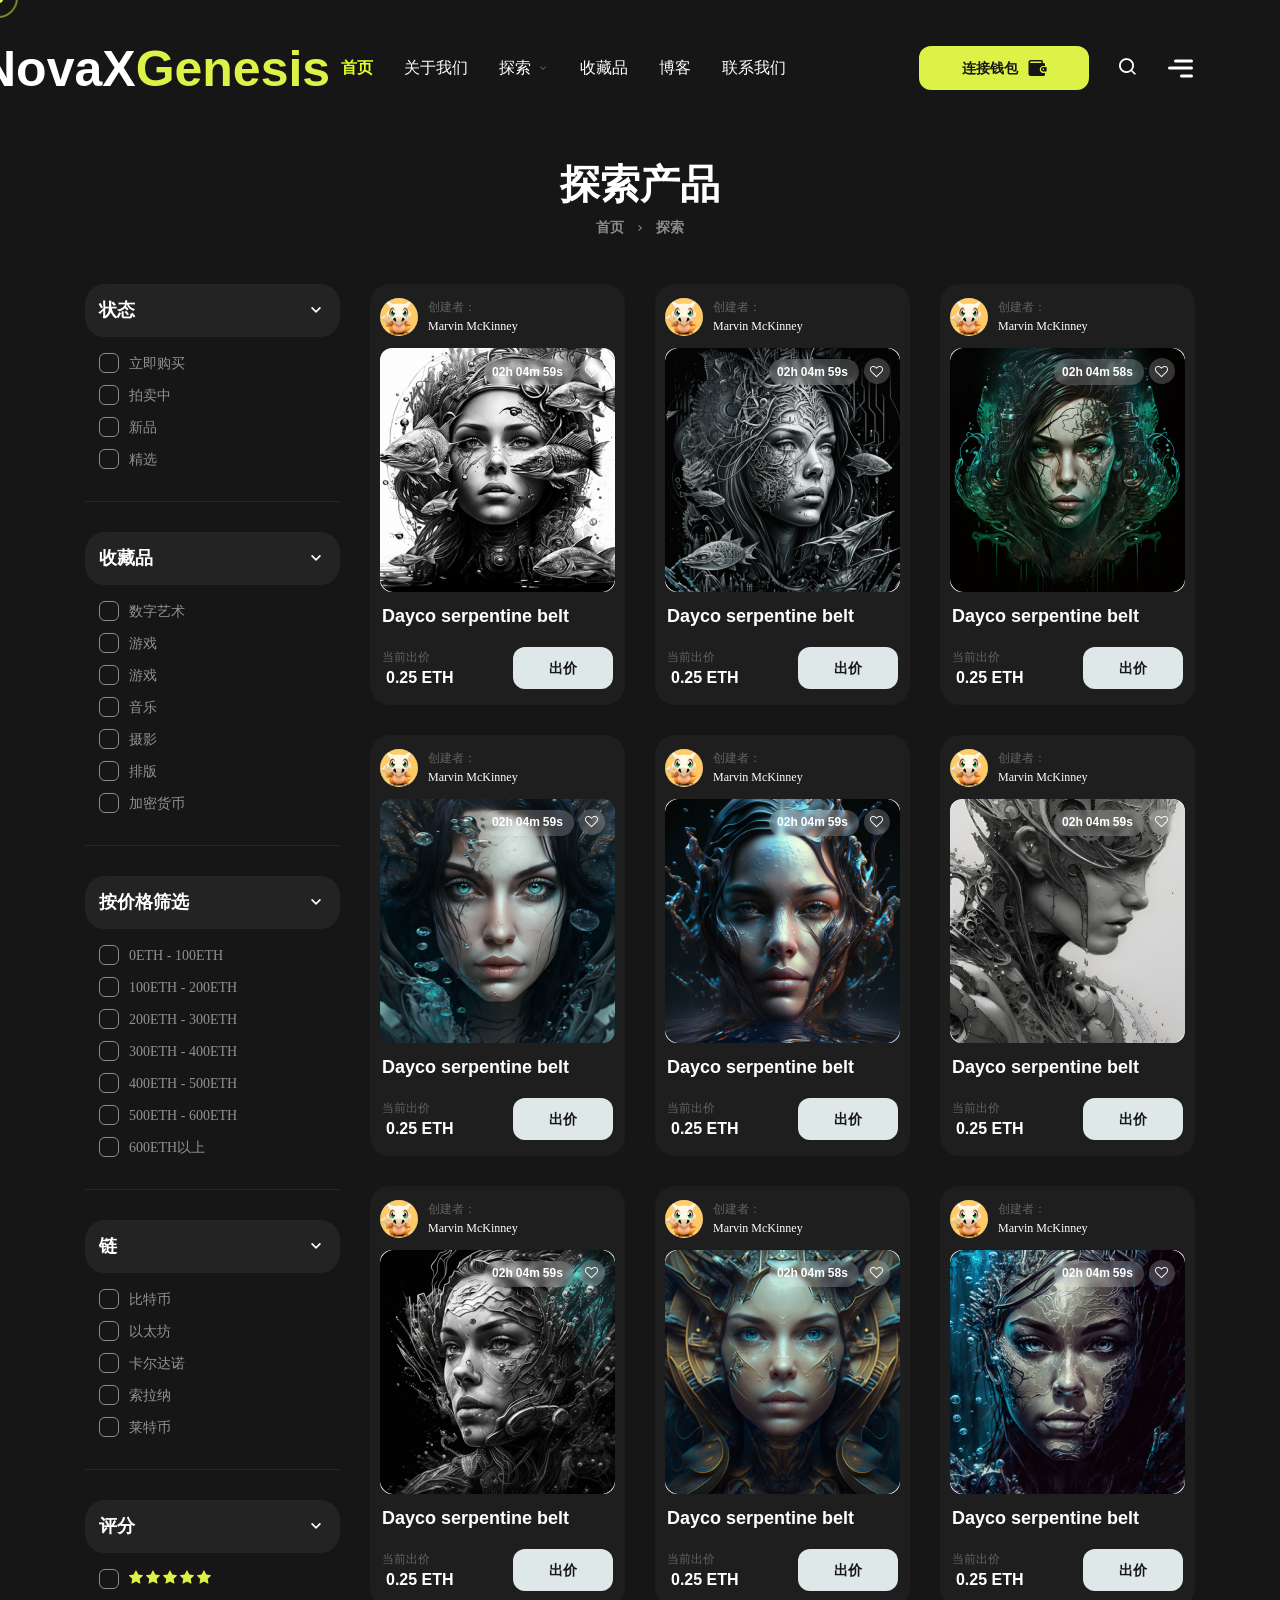
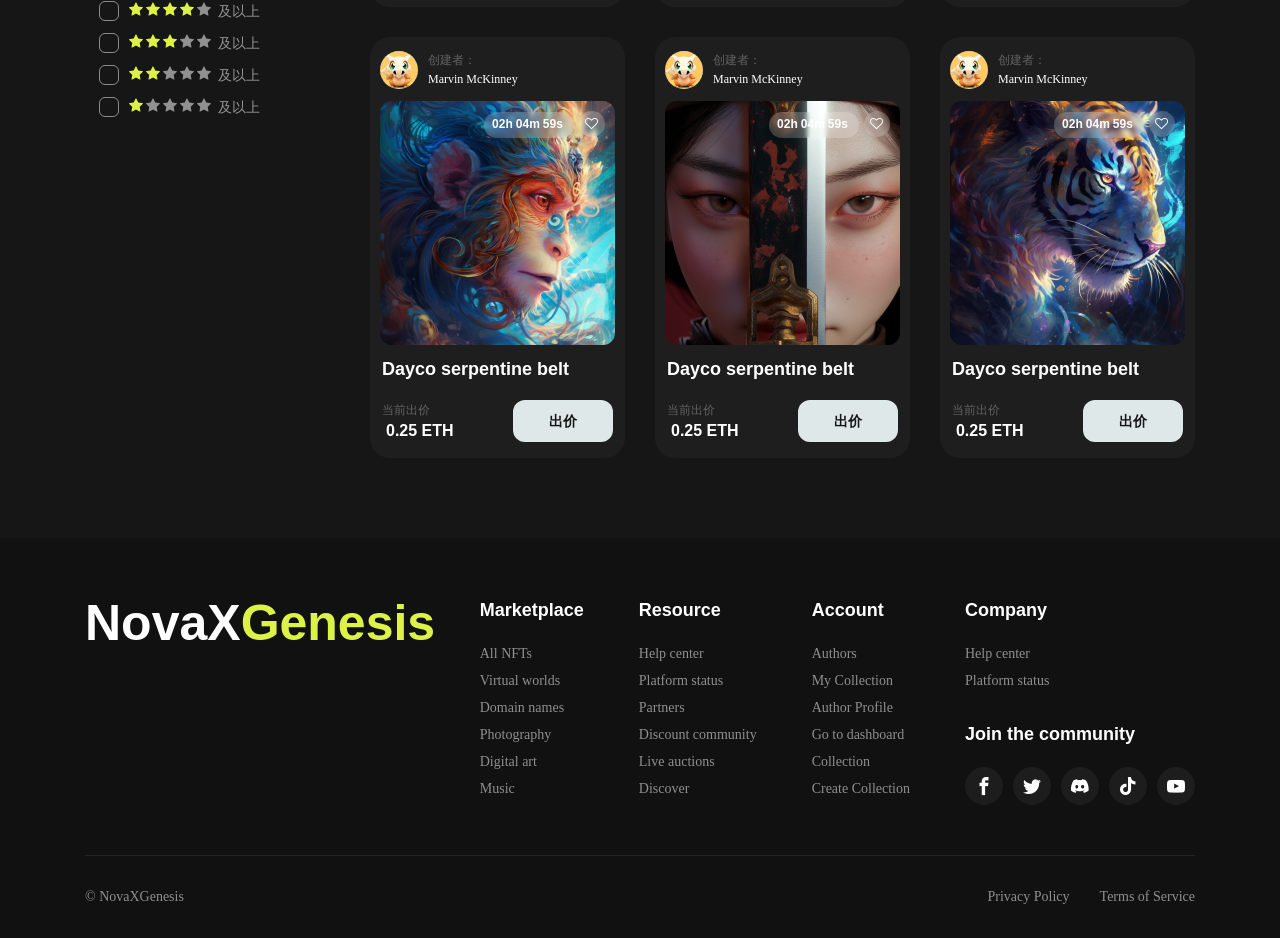
==== explore.html @ 79eca63e "feat: 首次提交 NovaX Genesis 完整项目文件" ====
<!DOCTYPE html>
<html xmlns="http://www.w3.org/1999/xhtml" xml:lang="en-US" lang="en-US">

  <head>
    <!-- Basic Page Needs -->
    <meta charset="utf-8" />
    <!--[if IE
      ]><meta http-equiv="X-UA-Compatible" content="IE=edge,chrome=1"
    /><![endif]-->
    <title>NovaX Genesis | NFT 市场模板</title>

    <meta name="author" content="themesflat.com" />

    <!-- Mobile Specific Metas -->
    <meta
      name="viewport"
      content="width=device-width, initial-scale=1, maximum-scale=1"
    />

    <!-- Theme Style -->
    <link rel="stylesheet" type="text/css" href="assets/css/style.css" />

    <!-- Reponsive -->
    <link rel="stylesheet" type="text/css" href="assets/css/responsive.css" />

    <!-- Favicon and Touch Icons  -->
    <link rel="shortcut icon" href="assets/icon/Favicon.png" />
    <link rel="apple-touch-icon-precomposed" href="assets/icon/Favicon.png" />
  </head>

  <body class="body header-fixed">
    <!-- preload -->
    <div class="preload preload-container">
      <div class="middle">
        <div class="bar bar1"></div>
        <div class="bar bar2"></div>
        <div class="bar bar3"></div>
        <div class="bar bar4"></div>
        <div class="bar bar5"></div>
        <div class="bar bar6"></div>
        <div class="bar bar7"></div>
        <div class="bar bar8"></div>
      </div>
    </div>
    <!-- /preload -->

    <div id="wrapper">
      <div id="page" class="pt-40">
        <!-- header -->
        <header id="header_main" class="header_1 header-fixed">
          <div class="themesflat-container">
            <div class="row">
              <div class="col-md-12">
                <div id="site-header-inner">
                  <div class="wrap-box flex">
                    <div id="site-logo">
                      <div id="site-logo-inner">
                        <a href="index.html" rel="home" class="main-logo" style="font-size: 50px; font-weight:900;">
                          NovaX<span style="color: #ddf247;">Genesis</span>
                        </a>
                      </div>
                    </div>
                    <!-- logo -->
                    <div class="mobile-button">
                      <span></span>
                    </div>
                    <!-- /.mobile-button -->
                    <nav id="main-nav" class="main-nav">
                      <ul id="menu-primary-menu" class="menu">
                        <li class="menu-item  current-menu-item">
                          <a>首页</a>
                        </li>
                        <li class="menu-item">
                          <a href="#">关于我们</a>
                        </li>
                        <li class="menu-item menu-item-has-children">
                          <a>探索</a>
                          <ul class="sub-menu">
                            <li class="menu-item">
                              <a href="explore.html">探索</a>
                            </li>
                            <li class="menu-item">
                              <a href="nft-detail.html">NFT 详情</a>
                            </li>
                            
                            
                          </ul>
                        </li>
                        <li class="menu-item ">
                          <a>收藏品</a>
                          
                        </li>
                        <li class="menu-item ">
                          <a>博客</a>
                          
                        </li>
                        <li class="menu-item">
                          <a href="#">联系我们</a>
                        </li>
                      </ul>
                    </nav>
                    <!-- /#main-nav -->
                    <div class="flat-wallet flex">
                      <div class="" id="wallet-header">
                        <a href="market-wallet.html" id="connectbtn" class="tf-button style-1">
                          <span>连接钱包</span>
                          <i class="icon-wa"></i>
                        </a>
                      </div>
                      <div class="header-search relative">
                        <a href="#" class="show-search">
                          <i class="icon-search"></i>
                        </a>
                        <div class="top-search">
                          <form action="#" method="get" role="search" class="search-form relative">
                            <input type="search" id="search" class="search-field style-1" placeholder="搜索..." value=""
                              name="s" title="搜索" required="" />
                            <button class="search search-submit" type="submit" title="搜索">
                              <i class="icon-search"></i>
                            </button>
                          </form>
                        </div>
                      </div>
                      <div class="canvas">
                        <span></span>
                      </div>
                    </div>
                  </div>
                </div>
              </div>
            </div>
          </div>
          <div class="canvas-nav-wrap">
            <div class="overlay-canvas-nav"></div>
            <div class="inner-canvas-nav">
              <div class="side-bar">
                <a href="index.html" rel="home" class="main-logo">
                  <a href="index.html" rel="home" class="main-logo" style="font-size: 40px; font-weight:900;">
                    NovaX<span style="color: #ddf247;">Genesis</span>
                  </a>

                </a>
                <div class="canvas-nav-close">
                  <svg xmlns="http://www.w3.org/2000/svg" xmlns:xlink="http://www.w3.org/1999/xlink" fill="white" x="0px"
                    y="0px" width="20px" height="20px" viewBox="0 0 122.878 122.88"
                    enable-background="new 0 0 122.878 122.88" xml:space="preserve">
                    <g>
                      <path
                        d="M1.426,8.313c-1.901-1.901-1.901-4.984,0-6.886c1.901-1.902,4.984-1.902,6.886,0l53.127,53.127l53.127-53.127 c1.901-1.902,4.984-1.902,6.887,0c1.901,1.901,1.901,4.985,0,6.886L68.324,61.439l53.128,53.128c1.901,1.901,1.901,4.984,0,6.886 c-1.902,1.902-4.985,1.902-6.887,0L61.438,68.326L8.312,121.453c-1.901,1.902-4.984,1.902-6.886,0 c-1.901-1.901-1.901-4.984,0-6.886l53.127-53.128L1.426,8.313L1.426,8.313z" />
                    </g>
                  </svg>
                </div>
                <div class="widget-search mt-30">
                  <form action="#" method="get" role="search" class="search-form relative">
                    <input type="search" id="search" class="search-field style-1" placeholder="Search..." value=""
                      name="s" title="Search for" required="" />
                    <button class="search search-submit" type="submit" title="Search">
                      <i class="icon-search"></i>
                    </button>
                  </form>
                </div>
                <div class="widget widget-categories">
                  <h5 class="title-widget">分类</h5>
                  <ul>
                    <li>
                      <div class="cate-item"><a href="#">NFTs</a></div>
                      <div class="number">(1.483)</div>
                    </li>
                    <li>
                      <div class="cate-item"><a href="#">数字艺术</a></div>
                      <div class="number">(97)</div>
                    </li>
                    <li>
                      <div class="cate-item"><a href="#">加密货币</a></div>
                      <div class="number">(45)</div>
                    </li>
                    <li>
                      <div class="cate-item"><a href="#">技术</a></div>
                      <div class="number">(728)</div>
                    </li>
                  </ul>
                </div>
                <div class="widget widget-menu style-4">
                  <h5 class="title-widget">公司</h5>
                  <ul>
                    <li><a href="#">帮助中心</a></li>
                    <li><a href="#">平台状态</a></li>
                  </ul>
                </div>
                <div class="widget">
                  <h5 class="title-widget">加入社区</h5>
                  <div class="widget-social">
                    <ul class="flex">
                      <li><a href="#" class="icon-facebook"></a></li>
                      <li><a href="#" class="icon-twitter"></a></li>
                      <li><a href="#" class="icon-vt"></a></li>
                      <li><a href="#" class="icon-tiktok"></a></li>
                      <li><a href="#" class="icon-youtube"></a></li>
                    </ul>
                  </div>
                </div>
              </div>
            </div>
          </div>
          <div class="mobile-nav-wrap">
            <div class="overlay-mobile-nav"></div>
            <div class="inner-mobile-nav">
              <a href="index.html" rel="home" class="main-logo">
                <a href="index.html" rel="home" class="main-logo" style="font-size: 40px; font-weight:900;">
                  NovaX<span style="color: #ddf247;">Genesis</span>
                </a>
                  data-retina="assets/images/logo/logo@2x.png" />
              </a>
              <div class="mobile-nav-close">
                <svg xmlns="http://www.w3.org/2000/svg" xmlns:xlink="http://www.w3.org/1999/xlink" fill="white" x="0px"
                  y="0px" width="20px" height="20px" viewBox="0 0 122.878 122.88"
                  enable-background="new 0 0 122.878 122.88" xml:space="preserve">
                  <g>
                    <path
                      d="M1.426,8.313c-1.901-1.901-1.901-4.984,0-6.886c1.901-1.902,4.984-1.902,6.886,0l53.127,53.127l53.127-53.127 c1.901-1.902,4.984-1.902,6.887,0c1.901,1.901,1.901,4.985,0,6.886L68.324,61.439l53.128,53.128c1.901,1.901,1.901,4.984,0,6.886 c-1.902,1.902-4.985,1.902-6.887,0L61.438,68.326L8.312,121.453c-1.901,1.902-4.984,1.902-6.886,0 c-1.901-1.901-1.901-4.984,0-6.886l53.127-53.128L1.426,8.313L1.426,8.313z" />
                  </g>
                </svg>
              </div>
              <nav id="mobile-main-nav" class="mobile-main-nav">
                <ul id="menu-mobile-menu" class="menu">
                  <li class="menu-item menu-item-has-children-mobile current-menu-item">
                    <a class="item-menu-mobile">首页</a>
                    
                  </li>
                  <li class="menu-item">
                    <a class="item-menu-mobile" href="#">关于我们</a>
                  </li>
                  <li class="menu-item menu-item-has-children-mobile">
                    <a class="item-menu-mobile">探索</a>
                    <ul class="sub-menu-mobile">
                      <li class="menu-item">
                        <a href="explore.html">探索样式</a>
                      </li>
                      
                      <li class="menu-item">
                        <a href="nft-detail.html">NFT 详情</a>
                      </li>
                      
                    </ul>
                  </li>
                  <li class="menu-item menu-item-has-children-mobile">
                    <a class="item-menu-mobile">收藏品</a>
                    
                  </li>
                  <li class="menu-item menu-item-has-children-mobile">
                    <a class="item-menu-mobile">博客</a>
                    
                  </li>
                  <li class="menu-item">
                    <a class="item-menu-mobile" href="#">联系我们</a>
                  </li>
                </ul>
              </nav>
              <div class="widget-search mt-30">
                <form action="#" method="get" role="search" class="search-form relative">
                  <input type="search" class="search-field style-1" placeholder="Search..." value="" name="s"
                    title="Search for" required="" />
                  <button class="search search-submit" type="submit" title="Search">
                    <i class="icon-search"></i>
                  </button>
                </form>
              </div>
            </div>
          </div>
        </header>

        <div class="flat-title-page">
          <div class="themesflat-container">
            <div class="row">
              <div class="col-12">
                <h1 class="heading text-center">探索产品</h1>
                <ul class="breadcrumbs flex justify-center">
                  <li class="icon-keyboard_arrow_right">
                    <a href="index.html">首页</a>
                  </li>
                  <li>
                    <a href="#">探索</a>
                  </li>
                </ul>
              </div>
            </div>
          </div>
        </div>

        <div class="tf-section-5 artwork loadmore-12-item-1">
          <div class="themesflat-container">
            <div class="row">
              <div class="col-md-3">
                <div class="widget-category-checkbox style-1 mb-30">
                  <h5 class="active">状态</h5>
                  <div class="content-wg-category-checkbox">
                    <form action="#">
                      <label
                        >立即购买
                        <input type="checkbox" />
                        <span class="btn-checkbox"></span> </label
                      ><br />
                      <label
                        >拍卖中
                        <input type="checkbox" />
                        <span class="btn-checkbox"></span> </label
                      ><br />
                      <label
                        >新品
                        <input type="checkbox" />
                        <span class="btn-checkbox"></span> </label
                      ><br />
                      <label
                        >精选
                        <input type="checkbox" />
                        <span class="btn-checkbox"></span> </label
                      ><br />
                    </form>
                  </div>
                </div>
                <div class="widget-category-checkbox style-1 mb-30">
                  <h5 class="active">收藏品</h5>
                  <div class="content-wg-category-checkbox">
                    <form action="#">
                      <label
                        >数字艺术
                        <input type="checkbox" />
                        <span class="btn-checkbox"></span> </label
                      ><br />
                      <label
                        >游戏
                        <input type="checkbox" />
                        <span class="btn-checkbox"></span> </label
                      ><br />
                      <label
                        >游戏
                        <input type="checkbox" />
                        <span class="btn-checkbox"></span> </label
                      ><br />
                      <label
                        >音乐
                        <input type="checkbox" />
                        <span class="btn-checkbox"></span> </label
                      ><br />
                      <label
                        >摄影
                        <input type="checkbox" />
                        <span class="btn-checkbox"></span> </label
                      ><br />
                      <label
                        >排版
                        <input type="checkbox" />
                        <span class="btn-checkbox"></span> </label
                      ><br />
                      <label
                        >加密货币
                        <input type="checkbox" />
                        <span class="btn-checkbox"></span> </label
                      ><br />
                    </form>
                  </div>
                </div>
                <div class="widget-category-checkbox style-1 mb-30">
                  <h5 class="active">按价格筛选</h5>
                  <div class="content-wg-category-checkbox">
                    <form action="#">
                      <label
                        >0ETH - 100ETH
                        <input type="checkbox" />
                        <span class="btn-checkbox"></span> </label
                      ><br />
                      <label
                        >100ETH - 200ETH
                        <input type="checkbox" />
                        <span class="btn-checkbox"></span> </label
                      ><br />
                      <label
                        >200ETH - 300ETH
                        <input type="checkbox" />
                        <span class="btn-checkbox"></span> </label
                      ><br />
                      <label
                        >300ETH - 400ETH
                        <input type="checkbox" />
                        <span class="btn-checkbox"></span> </label
                      ><br />
                      <label
                        >400ETH - 500ETH
                        <input type="checkbox" />
                        <span class="btn-checkbox"></span> </label
                      ><br />
                      <label
                        >500ETH - 600ETH
                        <input type="checkbox" />
                        <span class="btn-checkbox"></span> </label
                      ><br />
                      <label
                        >600ETH以上
                        <input type="checkbox" />
                        <span class="btn-checkbox"></span> </label
                      ><br />
                    </form>
                  </div>
                </div>
                <div class="widget-category-checkbox style-1 mb-30">
                  <h5 class="active">链</h5>
                  <div class="content-wg-category-checkbox">
                    <form action="#">
                      <label
                        >比特币
                        <input type="checkbox" />
                        <span class="btn-checkbox"></span> </label
                      ><br />

                      <label
                        >以太坊
                        <input type="checkbox" />
                        <span class="btn-checkbox"></span> </label
                      ><br />

                      <label
                        >卡尔达诺
                        <input type="checkbox" />
                        <span class="btn-checkbox"></span> </label
                      ><br />

                      <label
                        >索拉纳
                        <input type="checkbox" />
                        <span class="btn-checkbox"></span> </label
                      ><br />

                      <label
                        >莱特币
                        <input type="checkbox" />
                        <span class="btn-checkbox"></span> </label
                      ><br />
                    </form>
                  </div>
                </div>
                <div class="widget-category-checkbox style-1">
                  <h5 class="active">评分</h5>
                  <div class="content-wg-category-checkbox">
                    <form action="#">
                      <label
                        ><i class="icon-star active"></i
                        ><i class="icon-star active"></i
                        ><i class="icon-star active"></i
                        ><i class="icon-star active"></i
                        ><i class="icon-star active"></i>
                        <input type="radio" name="rating" />
                        <span class="btn-checkbox"></span> </label
                      ><br />

                      <label
                        ><i class="icon-star active"></i
                        ><i class="icon-star active"></i
                        ><i class="icon-star active"></i
                        ><i class="icon-star active"></i
                        ><i class="icon-star"></i> 及以上
                        <input type="radio" name="rating" />
                        <span class="btn-checkbox"></span> </label
                      ><br />

                      <label
                        ><i class="icon-star active"></i
                        ><i class="icon-star active"></i
                        ><i class="icon-star active"></i
                        ><i class="icon-star"></i
                        ><i class="icon-star"></i> 及以上
                        <input type="radio" name="rating" />
                        <span class="btn-checkbox"></span> </label
                      ><br />

                      <label
                        ><i class="icon-star active"></i
                        ><i class="icon-star active"></i
                        ><i class="icon-star"></i><i class="icon-star"></i
                        ><i class="icon-star"></i> 及以上
                        <input type="radio" name="rating" />
                        <span class="btn-checkbox"></span> </label
                      ><br />

                      <label
                        ><i class="icon-star active"></i
                        ><i class="icon-star"></i><i class="icon-star"></i
                        ><i class="icon-star"></i
                        ><i class="icon-star"></i> 及以上
                        <input type="radio" name="rating" />
                        <span class="btn-checkbox"></span> </label
                      ><br />
                    </form>
                  </div>
                </div>
              </div>
              <div class="col-md-9">
                <div class="row">
                  <div
                    data-wow-delay="0s"
                    class="wow fadeInUp fl-item-1 col-lg-4 col-md-6"
                  >
                    <div class="tf-card-box style-4">
                      <div class="author flex items-center">
                        <div class="avatar">
                          <img
                            src="assets/images/avatar/avatar-box-02.jpg"
                            alt="Image"
                          />
                        </div>
                        <div class="info">
                          <span>创建者：</span>
                          <h6><a href="#">Marvin McKinney</a></h6>
                        </div>
                      </div>
                      <div class="card-media">
                        <a href="#">
                          <img
                            src="assets/images/box-item/card-item-49.jpg"
                            alt=""
                          />
                        </a>
                        <span class="wishlist-button icon-heart"></span>
                        <div class="featured-countdown">
                          <span
                            class="js-countdown"
                            data-timer="7500"
                            data-labels="d,h,m,s"
                          ></span>
                        </div>
                      </div>
                      <h5 class="name">
                        <a href="nft-detail.html">Dayco serpentine belt</a>
                      </h5>
                      <div class="meta-info flex items-center justify-between">
                        <div>
                          <span class="text-bid">当前出价</span>
                          <h6 class="price gem">
                            <i class="#"></i>0.25 ETH
                          </h6>
                        </div>
                        <div class="button-place-bid">
                          <a
                            href="#"
                            data-toggle="modal"
                            data-target="#popup_bid"
                            class="tf-button"
                            ><span>出价</span></a
                          >
                        </div>
                      </div>
                    </div>
                  </div>
                  <div
                    data-wow-delay="0.1s"
                    class="wow fadeInUp fl-item-1 col-lg-4 col-md-6"
                  >
                    <div class="tf-card-box style-4">
                      <div class="author flex items-center">
                        <div class="avatar">
                          <img
                            src="assets/images/avatar/avatar-box-02.jpg"
                            alt="Image"
                          />
                        </div>
                        <div class="info">
                          <span>创建者：</span>
                          <h6><a href="#">Marvin McKinney</a></h6>
                        </div>
                      </div>
                      <div class="card-media">
                        <a href="#">
                          <img
                            src="assets/images/box-item/card-item-50.jpg"
                            alt=""
                          />
                        </a>
                        <span class="wishlist-button icon-heart"></span>
                        <div class="featured-countdown">
                          <span
                            class="js-countdown"
                            data-timer="7500"
                            data-labels="d,h,m,s"
                          ></span>
                        </div>
                      </div>
                      <h5 class="name">
                        <a href="nft-detail.html">Dayco serpentine belt</a>
                      </h5>
                      <div class="meta-info flex items-center justify-between">
                        <div>
                          <span class="text-bid">当前出价</span>
                          <h6 class="price gem">
                            <i class="#"></i>0.25 ETH
                          </h6>
                        </div>
                        <div class="button-place-bid">
                          <a
                            href="#"
                            data-toggle="modal"
                            data-target="#popup_bid"
                            class="tf-button"
                            ><span>出价</span></a
                          >
                        </div>
                      </div>
                    </div>
                  </div>
                  <div
                    data-wow-delay="0.2s"
                    class="wow fadeInUp fl-item-1 col-lg-4 col-md-6"
                  >
                    <div class="tf-card-box style-4">
                      <div class="author flex items-center">
                        <div class="avatar">
                          <img
                            src="assets/images/avatar/avatar-box-02.jpg"
                            alt="Image"
                          />
                        </div>
                        <div class="info">
                          <span>创建者：</span>
                          <h6><a href="#">Marvin McKinney</a></h6>
                        </div>
                      </div>
                      <div class="card-media">
                        <a href="#">
                          <img
                            src="assets/images/box-item/card-item-51.jpg"
                            alt=""
                          />
                        </a>
                        <span class="wishlist-button icon-heart"></span>
                        <div class="featured-countdown">
                          <span
                            class="js-countdown"
                            data-timer="7500"
                            data-labels="d,h,m,s"
                          ></span>
                        </div>
                      </div>
                      <h5 class="name">
                        <a href="nft-detail.html">Dayco serpentine belt</a>
                      </h5>
                      <div class="meta-info flex items-center justify-between">
                        <div>
                          <span class="text-bid">当前出价</span>
                          <h6 class="price gem">
                            <i class="#"></i>0.25 ETH
                          </h6>
                        </div>
                        <div class="button-place-bid">
                          <a
                            href="#"
                            data-toggle="modal"
                            data-target="#popup_bid"
                            class="tf-button"
                            ><span>出价</span></a
                          >
                        </div>
                      </div>
                    </div>
                  </div>
                  <div
                    data-wow-delay="0s"
                    class="wow fadeInUp fl-item-1 col-lg-4 col-md-6"
                  >
                    <div class="tf-card-box style-4">
                      <div class="author flex items-center">
                        <div class="avatar">
                          <img
                            src="assets/images/avatar/avatar-box-02.jpg"
                            alt="Image"
                          />
                        </div>
                        <div class="info">
                          <span>创建者：</span>
                          <h6><a href="#">Marvin McKinney</a></h6>
                        </div>
                      </div>
                      <div class="card-media">
                        <a href="#">
                          <img
                            src="assets/images/box-item/card-item-52.jpg"
                            alt=""
                          />
                        </a>
                        <span class="wishlist-button icon-heart"></span>
                        <div class="featured-countdown">
                          <span
                            class="js-countdown"
                            data-timer="7500"
                            data-labels="d,h,m,s"
                          ></span>
                        </div>
                      </div>
                      <h5 class="name">
                        <a href="nft-detail.html">Dayco serpentine belt</a>
                      </h5>
                      <div class="meta-info flex items-center justify-between">
                        <div>
                          <span class="text-bid">当前出价</span>
                          <h6 class="price gem">
                            <i class="#"></i>0.25 ETH
                          </h6>
                        </div>
                        <div class="button-place-bid">
                          <a
                            href="#"
                            data-toggle="modal"
                            data-target="#popup_bid"
                            class="tf-button"
                            ><span>出价</span></a
                          >
                        </div>
                      </div>
                    </div>
                  </div>
                  <div
                    data-wow-delay="0.1s"
                    class="wow fadeInUp fl-item-1 col-lg-4 col-md-6"
                  >
                    <div class="tf-card-box style-4">
                      <div class="author flex items-center">
                        <div class="avatar">
                          <img
                            src="assets/images/avatar/avatar-box-02.jpg"
                            alt="Image"
                          />
                        </div>
                        <div class="info">
                          <span>创建者：</span>
                          <h6><a href="#">Marvin McKinney</a></h6>
                        </div>
                      </div>
                      <div class="card-media">
                        <a href="#">
                          <img
                            src="assets/images/box-item/card-item-53.jpg"
                            alt=""
                          />
                        </a>
                        <span class="wishlist-button icon-heart"></span>
                        <div class="featured-countdown">
                          <span
                            class="js-countdown"
                            data-timer="7500"
                            data-labels="d,h,m,s"
                          ></span>
                        </div>
                      </div>
                      <h5 class="name">
                        <a href="nft-detail.html">Dayco serpentine belt</a>
                      </h5>
                      <div class="meta-info flex items-center justify-between">
                        <div>
                          <span class="text-bid">当前出价</span>
                          <h6 class="price gem">
                            <i class="#"></i>0.25 ETH
                          </h6>
                        </div>
                        <div class="button-place-bid">
                          <a
                            href="#"
                            data-toggle="modal"
                            data-target="#popup_bid"
                            class="tf-button"
                            ><span>出价</span></a
                          >
                        </div>
                      </div>
                    </div>
                  </div>
                  <div
                    data-wow-delay="0.2s"
                    class="wow fadeInUp fl-item-1 col-lg-4 col-md-6"
                  >
                    <div class="tf-card-box style-4">
                      <div class="author flex items-center">
                        <div class="avatar">
                          <img
                            src="assets/images/avatar/avatar-box-02.jpg"
                            alt="Image"
                          />
                        </div>
                        <div class="info">
                          <span>创建者：</span>
                          <h6><a href="#">Marvin McKinney</a></h6>
                        </div>
                      </div>
                      <div class="card-media">
                        <a href="#">
                          <img
                            src="assets/images/box-item/card-item-54.jpg"
                            alt=""
                          />
                        </a>
                        <span class="wishlist-button icon-heart"></span>
                        <div class="featured-countdown">
                          <span
                            class="js-countdown"
                            data-timer="7500"
                            data-labels="d,h,m,s"
                          ></span>
                        </div>
                      </div>
                      <h5 class="name">
                        <a href="nft-detail.html">Dayco serpentine belt</a>
                      </h5>
                      <div class="meta-info flex items-center justify-between">
                        <div>
                          <span class="text-bid">当前出价</span>
                          <h6 class="price gem">
                            <i class="#"></i>0.25 ETH
                          </h6>
                        </div>
                        <div class="button-place-bid">
                          <a
                            href="#"
                            data-toggle="modal"
                            data-target="#popup_bid"
                            class="tf-button"
                            ><span>出价</span></a
                          >
                        </div>
                      </div>
                    </div>
                  </div>
                  <div
                    data-wow-delay="0s"
                    class="wow fadeInUp fl-item-1 col-lg-4 col-md-6"
                  >
                    <div class="tf-card-box style-4">
                      <div class="author flex items-center">
                        <div class="avatar">
                          <img
                            src="assets/images/avatar/avatar-box-02.jpg"
                            alt="Image"
                          />
                        </div>
                        <div class="info">
                          <span>创建者：</span>
                          <h6><a href="#">Marvin McKinney</a></h6>
                        </div>
                      </div>
                      <div class="card-media">
                        <a href="#">
                          <img
                            src="assets/images/box-item/card-item-55.jpg"
                            alt=""
                          />
                        </a>
                        <span class="wishlist-button icon-heart"></span>
                        <div class="featured-countdown">
                          <span
                            class="js-countdown"
                            data-timer="7500"
                            data-labels="d,h,m,s"
                          ></span>
                        </div>
                      </div>
                      <h5 class="name">
                        <a href="nft-detail.html">Dayco serpentine belt</a>
                      </h5>
                      <div class="meta-info flex items-center justify-between">
                        <div>
                          <span class="text-bid">当前出价</span>
                          <h6 class="price gem">
                            <i class="#"></i>0.25 ETH
                          </h6>
                        </div>
                        <div class="button-place-bid">
                          <a
                            href="#"
                            data-toggle="modal"
                            data-target="#popup_bid"
                            class="tf-button"
                            ><span>出价</span></a
                          >
                        </div>
                      </div>
                    </div>
                  </div>
                  <div
                    data-wow-delay="0.1s"
                    class="wow fadeInUp fl-item-1 col-lg-4 col-md-6"
                  >
                    <div class="tf-card-box style-4">
                      <div class="author flex items-center">
                        <div class="avatar">
                          <img
                            src="assets/images/avatar/avatar-box-02.jpg"
                            alt="Image"
                          />
                        </div>
                        <div class="info">
                          <span>创建者：</span>
                          <h6><a href="#">Marvin McKinney</a></h6>
                        </div>
                      </div>
                      <div class="card-media">
                        <a href="#">
                          <img
                            src="assets/images/box-item/card-item-56.jpg"
                            alt=""
                          />
                        </a>
                        <span class="wishlist-button icon-heart"></span>
                        <div class="featured-countdown">
                          <span
                            class="js-countdown"
                            data-timer="7500"
                            data-labels="d,h,m,s"
                          ></span>
                        </div>
                      </div>
                      <h5 class="name">
                        <a href="nft-detail.html">Dayco serpentine belt</a>
                      </h5>
                      <div class="meta-info flex items-center justify-between">
                        <div>
                          <span class="text-bid">当前出价</span>
                          <h6 class="price gem">
                            <i class="#"></i>0.25 ETH
                          </h6>
                        </div>
                        <div class="button-place-bid">
                          <a
                            href="#"
                            data-toggle="modal"
                            data-target="#popup_bid"
                            class="tf-button"
                            ><span>出价</span></a
                          >
                        </div>
                      </div>
                    </div>
                  </div>
                  <div
                    data-wow-delay="0.2s"
                    class="wow fadeInUp fl-item-1 col-lg-4 col-md-6"
                  >
                    <div class="tf-card-box style-4">
                      <div class="author flex items-center">
                        <div class="avatar">
                          <img
                            src="assets/images/avatar/avatar-box-02.jpg"
                            alt="Image"
                          />
                        </div>
                        <div class="info">
                          <span>创建者：</span>
                          <h6><a href="#">Marvin McKinney</a></h6>
                        </div>
                      </div>
                      <div class="card-media">
                        <a href="#">
                          <img
                            src="assets/images/box-item/card-item-57.jpg"
                            alt=""
                          />
                        </a>
                        <span class="wishlist-button icon-heart"></span>
                        <div class="featured-countdown">
                          <span
                            class="js-countdown"
                            data-timer="7500"
                            data-labels="d,h,m,s"
                          ></span>
                        </div>
                      </div>
                      <h5 class="name">
                        <a href="nft-detail.html">Dayco serpentine belt</a>
                      </h5>
                      <div class="meta-info flex items-center justify-between">
                        <div>
                          <span class="text-bid">当前出价</span>
                          <h6 class="price gem">
                            <i class="#"></i>0.25 ETH
                          </h6>
                        </div>
                        <div class="button-place-bid">
                          <a
                            href="#"
                            data-toggle="modal"
                            data-target="#popup_bid"
                            class="tf-button"
                            ><span>出价</span></a
                          >
                        </div>
                      </div>
                    </div>
                  </div>
                  <div
                    data-wow-delay="0s"
                    class="wow fadeInUp fl-item-1 col-lg-4 col-md-6"
                  >
                    <div class="tf-card-box style-4">
                      <div class="author flex items-center">
                        <div class="avatar">
                          <img
                            src="assets/images/avatar/avatar-box-02.jpg"
                            alt="Image"
                          />
                        </div>
                        <div class="info">
                          <span>创建者：</span>
                          <h6><a href="#">Marvin McKinney</a></h6>
                        </div>
                      </div>
                      <div class="card-media">
                        <a href="#">
                          <img
                            src="assets/images/box-item/card-item-58.jpg"
                            alt=""
                          />
                        </a>
                        <span class="wishlist-button icon-heart"></span>
                        <div class="featured-countdown">
                          <span
                            class="js-countdown"
                            data-timer="7500"
                            data-labels="d,h,m,s"
                          ></span>
                        </div>
                      </div>
                      <h5 class="name">
                        <a href="nft-detail.html">Dayco serpentine belt</a>
                      </h5>
                      <div class="meta-info flex items-center justify-between">
                        <div>
                          <span class="text-bid">当前出价</span>
                          <h6 class="price gem">
                            <i class="#"></i>0.25 ETH
                          </h6>
                        </div>
                        <div class="button-place-bid">
                          <a
                            href="#"
                            data-toggle="modal"
                            data-target="#popup_bid"
                            class="tf-button"
                            ><span>出价</span></a
                          >
                        </div>
                      </div>
                    </div>
                  </div>
                  <div
                    data-wow-delay="0.1s"
                    class="wow fadeInUp fl-item-1 col-lg-4 col-md-6"
                  >
                    <div class="tf-card-box style-4">
                      <div class="author flex items-center">
                        <div class="avatar">
                          <img
                            src="assets/images/avatar/avatar-box-02.jpg"
                            alt="Image"
                          />
                        </div>
                        <div class="info">
                          <span>创建者：</span>
                          <h6><a href="#">Marvin McKinney</a></h6>
                        </div>
                      </div>
                      <div class="card-media">
                        <a href="#">
                          <img
                            src="assets/images/box-item/card-item-59.jpg"
                            alt=""
                          />
                        </a>
                        <span class="wishlist-button icon-heart"></span>
                        <div class="featured-countdown">
                          <span
                            class="js-countdown"
                            data-timer="7500"
                            data-labels="d,h,m,s"
                          ></span>
                        </div>
                      </div>
                      <h5 class="name">
                        <a href="nft-detail.html">Dayco serpentine belt</a>
                      </h5>
                      <div class="meta-info flex items-center justify-between">
                        <div>
                          <span class="text-bid">当前出价</span>
                          <h6 class="price gem">
                            <i class="#"></i>0.25 ETH
                          </h6>
                        </div>
                        <div class="button-place-bid">
                          <a
                            href="#"
                            data-toggle="modal"
                            data-target="#popup_bid"
                            class="tf-button"
                            ><span>出价</span></a
                          >
                        </div>
                      </div>
                    </div>
                  </div>
                  <div
                    data-wow-delay="0.2s"
                    class="wow fadeInUp fl-item-1 col-lg-4 col-md-6"
                  >
                    <div class="tf-card-box style-4">
                      <div class="author flex items-center">
                        <div class="avatar">
                          <img
                            src="assets/images/avatar/avatar-box-02.jpg"
                            alt="Image"
                          />
                        </div>
                        <div class="info">
                          <span>创建者：</span>
                          <h6><a href="#">Marvin McKinney</a></h6>
                        </div>
                      </div>
                      <div class="card-media">
                        <a href="#">
                          <img
                            src="assets/images/box-item/card-item-60.jpg"
                            alt=""
                          />
                        </a>
                        <span class="wishlist-button icon-heart"></span>
                        <div class="featured-countdown">
                          <span
                            class="js-countdown"
                            data-timer="7500"
                            data-labels="d,h,m,s"
                          ></span>
                        </div>
                      </div>
                      <h5 class="name">
                        <a href="nft-detail.html">Dayco serpentine belt</a>
                      </h5>
                      <div class="meta-info flex items-center justify-between">
                        <div>
                          <span class="text-bid">当前出价</span>
                          <h6 class="price gem">
                            <i class="#"></i>0.25 ETH
                          </h6>
                        </div>
                        <div class="button-place-bid">
                          <a
                            href="#"
                            data-toggle="modal"
                            data-target="#popup_bid"
                            class="tf-button"
                            ><span>出价</span></a
                          >
                        </div>
                      </div>
                    </div>
                  </div>
                </div>
              </div>
            </div>
          </div>
        </div>

        <!-- Footer -->
        <footer id="footer">
          <div class="themesflat-container">
            <div class="row">
              <div class="col-12">
                <div class="footer-content flex flex-grow">
                  <div class="widget-logo flex-grow">
                    <div class="logo-footer" id="logo-footer">
                      <a href="index.html">
                        <a href="index.html" rel="home" class="main-logo" style="font-size: 50px; font-weight:900;">
                          NovaX<span style="color: #ddf247;">Genesis</span>
                        </a>
                      </a>
                    </div>
                  </div>
                  <div class="widget widget-menu style-1">
                    <h5 class="title-widget">Marketplace</h5>
                    <ul>
                      <li><a href="#">All NFTs</a></li>
                      <li><a href="#">Virtual worlds</a></li>
                      <li><a href="#">Domain names</a></li>
                      <li><a href="#">Photography</a></li>
                      <li><a href="#">Digital art</a></li>
                      <li><a href="#">Music</a></li>
                    </ul>
                  </div>
                  <div class="widget widget-menu style-2">
                    <h5 class="title-widget">Resource</h5>
                    <ul>
                      <li><a href="#">Help center</a></li>
                      <li><a href="#">Platform status</a></li>
                      <li><a href="#">Partners</a></li>
                      <li><a href="#">Discount community</a></li>
                      <li><a href="#">Live auctions</a></li>
                      <li><a href="#">Discover</a></li>
                    </ul>
                  </div>
                  <div class="widget widget-menu style-3">
                    <h5 class="title-widget">Account</h5>
                    <ul>
                      <li><a href="#">Authors</a></li>
                      <li><a href="#">My Collection</a></li>
                      <li><a href="#">Author Profile</a></li>
                      <li><a href="#">Go to dashboard</a></li>
                      <li><a href="#">Collection</a></li>
                      <li><a href="#">Create Collection</a></li>
                    </ul>
                  </div>
                  <div class="widget-last">
                    <div class="widget-menu style-4">
                      <h5 class="title-widget">Company</h5>
                      <ul>
                        <li><a href="#">Help center</a></li>
                        <li><a href="#">Platform status</a></li>
                      </ul>
                    </div>
                    <h5 class="title-widget mt-30">Join the community</h5>
                    <div class="widget-social">
                      <ul class="flex">
                        <li><a href="#" class="icon-facebook"></a></li>
                        <li><a href="#" class="icon-twitter"></a></li>
                        <li><a href="#" class="icon-vt"></a></li>
                        <li><a href="#" class="icon-tiktok"></a></li>
                        <li><a href="#" class="icon-youtube"></a></li>
                      </ul>
                    </div>
                  </div>
                </div>
              </div>
            </div>
            <div class="footer-bottom">
              <p>© NovaXGenesis </p>
              <ul class="flex">
                <li>
                  <a href="#">Privacy Policy</a>
                </li>
                <li>
                  <a href="#">Terms of Service</a>
                </li>
              </ul>
            </div>
          </div>
        </footer>
        <!-- /#footer -->
      </div>
      <!-- /#page -->

      <!-- Modal Popup Bid -->
      <div
        class="modal fade popup"
        id="popup_bid"
        tabindex="-1"
        role="dialog"
        aria-hidden="true"
      >
        <div class="modal-dialog modal-dialog-centered" role="document">
          <div class="modal-content">
            <button
              type="button"
              class="close"
              data-dismiss="modal"
              aria-label="Close"
            >
              <span aria-hidden="true">&times;</span>
            </button>
            <div class="modal-body">
              <div class="image">
                <img src="assets/images/backgroup-section/popup.png" alt="" />
              </div>
              <div class="logo-rotate">
                <img
                  class=""
                  src="assets/images/item-background/item6-img.png"
                  alt=""
                />
              </div>
              <h2>Subscribe to our newsletter</h2>
              <p>Subscribe for our newsletter to stay in the loop</p>
              <fieldset class="email">
                <input
                  type="email"
                  class="style-1"
                  id="email"
                  placeholder="Email address*"
                  name="email"
                  tabindex="2"
                  value=""
                  aria-required="true"
                  required=""
                />
              </fieldset>
              <a href class="tf-button style-1 h50"
                >Subscribe<i class="icon-arrow-up-right2"></i
              ></a>
            </div>
          </div>
        </div>
      </div>
    </div>
    <!-- /#wrapper -->

    <div class="tf-mouse tf-mouse-outer"></div>
    <div class="tf-mouse tf-mouse-inner"></div>

    <div class="progress-wrap active-progress">
      <svg
        class="progress-circle svg-content"
        width="100%"
        height="100%"
        viewBox="-1 -1 102 102"
      >
        <path
          d="M50,1 a49,49 0 0,1 0,98 a49,49 0 0,1 0,-98"
          style="
            transition: stroke-dashoffset 10ms linear 0s;
            stroke-dasharray: 307.919, 307.919;
            stroke-dashoffset: 286.138;
          "
        ></path>
      </svg>
    </div>

    <!-- Javascript -->
    <script src="assets/js/jquery.min.js"></script>
    <script src="assets/js/popper.min.js"></script>
    <script src="assets/js/bootstrap.bundle.min.js"></script>
    <script src="assets/js/bootstrap.min.js"></script>
    <script src="assets/js/swiper-bundle.min.js"></script>
    <script src="assets/js/swiper.js"></script>
    <script src="assets/js/count-down.js"></script>

    <script src="assets/js/simpleParallax.min.js"></script>
    <script src="assets/js/gsap.js"></script>
    <script src="assets/js/SplitText.js"></script>
    <script src="assets/js/wow.min.js"></script>
    <script src="assets/js/ScrollTrigger.js"></script>
    <script src="assets/js/gsap-animation.js"></script>
    <script src="assets/js/tsparticles.min.js"></script>
    <script src="assets/js/tsparticles.js"></script>
    <script src="assets/js/main.js"></script>
  </body>
</html>
---- assets/css/style.css ----
/**
  * Name: Open9 | NFT Marketplace HTML Template
  * Version: 1.0.1
  * Author: Themesflat
  * Author URI: http://www.themesflat.com
*/
@import "../icon/icon.css";
@import "shortcodes.css";
@import "responsive.css";
@import "animation.css";
@import "animate.min.css";
@import "swiper-bundle.min.css";
@import "../font/font.css";
@import "bootstrap.css";
/**
  	* Reset Browsers
    * General
	* Elements
  	* Forms
	* Typography
	* Extra classes
	* link style
	* header
    * footer
    * header section
    * mobile
    * cusor
    * preload

*/

/* Reset Browsers
-------------------------------------------------------------- */
html,
body,
div,
span,
applet,
object,
iframe,
h1,
h2,
h3,
h4,
h5,
h6,
p,
blockquote,
pre,
a,
abbr,
acronym,
address,
big,
cite,
code,
del,
dfn,
em,
img,
ins,
kbd,
q,
s,
samp,
small,
strike,
strong,
sub,
sup,
tt,
var,
b,
u,
i,
center,
dl,
dt,
dd,
ol,
ul,
li,
fieldset,
form,
label,
legend,
table,
caption,
tbody,
tfoot,
thead,
tr,
th,
td,
article,
aside,
canvas,
details,
embed,
figure,
figcaption,
footer,
header,
hgroup,
menu,
nav,
output,
ruby,
section,
summary,
time,
mark,
audio,
video {
  margin: 0;
  padding: 0;
  border: 0;
  outline: 0;
  font-size: 100%;
  font: inherit;
  vertical-align: baseline;
  font-family: inherit;
  font-size: 100%;
  font-style: inherit;
  font-weight: inherit;
}

article,
aside,
details,
figcaption,
figure,
footer,
header,
hgroup,
menu,
nav,
section {
  display: block;
}

html {
  font-size: 62.5%;
  overflow-y: scroll;
  -webkit-text-size-adjust: 100%;
  -ms-text-size-adjust: 100%;
}

*,
*:before,
*:after {
  -webkit-box-sizing: border-box;
  -moz-box-sizing: border-box;
  box-sizing: border-box;
}

body {
  background: #161616;
  line-height: 1;
  padding: 0 !important;
}

body.background-white {
  background-color: #fff;
}

article,
aside,
details,
figcaption,
figure,
footer,
header,
main,
nav,
section {
  display: block;
}

ol,
ul {
  list-style: none;
}

table {
  border-collapse: collapse;
  border-spacing: 0;
}

caption,
th,
td {
  font-weight: normal;
  text-align: left;
}

blockquote:before,
blockquote:after,
q:before,
q:after {
  content: "";
  content: none;
}

blockquote,
q {
  quotes: none;
}

a img {
  border: 0;
}

img {
  max-width: 100%;
  height: auto;
}

select {
  max-width: 100%;
}

/* General
-------------------------------------------------------------- */

body,
button,
input,
select,
textarea {
  font-family: "Manrope", sans-serif;
  color: #fff;
  -webkit-font-smoothing: antialiased;
  -moz-osx-font-smoothing: grayscale;
  text-rendering: optimizeLegibility;
  overflow-x: hidden;
  overflow-y: auto;
}

img {
  height: auto;
  max-width: 100%;
  vertical-align: middle;
  -ms-interpolation-mode: bicubic;
}

p {
  font-weight: 400;
  font-size: 18px;
  line-height: 28px;
  color: #7a798a;
}

strong,
b,
cite {
  font-weight: bold;
}

dfn,
cite,
em,
i,
blockquote {
  font-style: italic;
}

abbr,
acronym {
  border-bottom: 1px dotted #e0e0e0;
  cursor: help;
}

.btn-link:focus,
.btn-link:hover,
mark,
ins {
  text-decoration: none;
}

sup,
sub {
  font-size: 75%;
  height: 0;
  line-height: 0;
  position: relative;
  vertical-align: baseline;
}

small {
  font-size: 75%;
}

big {
  font-size: 125%;
}

address {
  font-style: italic;
  margin: 0 0 20px;
}

code,
kbd,
tt,
var,
samp,
pre {
  margin: 20px 0;
  padding: 4px 12px;
  background: #f5f5f5;
  border: 1px solid #e0e0e0;
  overflow-x: auto;
  -webkit-hyphens: none;
  -moz-hyphens: none;
  hyphens: none;
  border-radius: 0;
  height: auto;
}

svg,
svg path {
  -webkit-transition: all 0.3s ease-in-out;
  -moz-transition: all 0.3s ease-in-out;
  -ms-transition: all 0.3s ease-in-out;
  -o-transition: all 0.3s ease-in-out;
  transition: all 0.3s ease-in-out;
}

/* Elements
-------------------------------------------------------------- */

html {
  -webkit-box-sizing: border-box;
  -moz-box-sizing: border-box;
  box-sizing: border-box;
}

*,
*:before,
*:after {
  -webkit-box-sizing: border-box;
  -moz-box-sizing: border-box;
  box-sizing: border-box;
}

hr {
  margin-bottom: 20px;
  border: dashed 1px #ccc;
}

/* List */

ul,
ol {
  padding: 0;
}

ul {
  list-style: disc;
}

ol {
  list-style: decimal;
}

li > ul,
li > ol {
  margin-bottom: 0;
}

li {
  list-style: none;
}

ul li,
ol li {
  padding: 0;
}

dl,
dd {
  margin: 0 0 20px;
}

dt {
  font-weight: bold;
}

del,
.disable {
  text-decoration: line-through;
  filter: alpha(opacity=50);
  opacity: 0.5;
}

/* Table */

table,
th,
td {
  border: 1px solid #343444;
}

table {
  border-collapse: separate;
  border-spacing: 0;
  border-width: 1px 0 0 1px;
  margin: 0 0 30px;
  table-layout: fixed;
  width: 100%;
}

caption,
th,
td {
  font-weight: normal;
  text-align: left;
}

th {
  border-width: 0 1px 1px 0;
  font-weight: bold;
}

td {
  border-width: 0 1px 1px 0;
}

th,
td {
  padding: 8px 12px;
}

/* Media */

embed,
object,
video {
  margin-bottom: 20px;
  max-width: 100%;
  vertical-align: middle;
}

p > embed,
p > iframe,
p > object,
p > video {
  margin-bottom: 0;
}

/* Forms
-------------------------------------------------------------- */
/* Fixes */

button,
input {
  line-height: normal;
}

button,
input,
select,
textarea {
  font-size: 100%;
  line-height: inherit;
  margin: 0;
  vertical-align: baseline;
}

input,
textarea,
select {
  font-size: 14px;
  max-width: 100%;
  background-image: -webkit-linear-gradient(
    rgba(255, 255, 255, 0.53),
    rgba(255, 255, 255, 0.53)
  );
  /* Removing the inner shadow on iOS inputs */
}

textarea {
  overflow: auto;
  /* Removes default vertical scrollbar in IE6/7/8/9 */
  vertical-align: top;
  /* Improves readability and alignment in all browsers */
}

input[type="checkbox"] {
  display: inline;
}

button,
input[type="button"],
input[type="reset"],
input[type="submit"] {
  line-height: 1;
  cursor: pointer;
  -webkit-appearance: button;
  border: 0;
}

input[type="checkbox"],
input[type="radio"] {
  padding: 0;
  width: 20px;
  height: 20px;
  margin-right: 10px;
  cursor: pointer;
  vertical-align: sub;
  /* Addresses excess padding in IE8/9 */
}

input[type="search"] {
  -webkit-appearance: textfield;
  /* Addresses appearance set to searchfield in S5, Chrome */
}

input[type="search"]::-webkit-search-decoration {
  /* Corrects inner padding displayed oddly in S5, Chrome on OSX */
  -webkit-appearance: none;
}

button::-moz-focus-inner,
input::-moz-focus-inner {
  border: 0;
  padding: 0;
}

/* Remove chrome yellow autofill */

input:-webkit-autofill {
  -webkit-box-shadow: 0 0 0px 1000px #f7f7f7 inset;
}

/* Reset search styling */

input[type="search"] {
  outline: 0;
}

input[type="search"]::-webkit-search-decoration,
input[type="search"]::-webkit-search-cancel-button,
input[type="search"]::-webkit-search-results-button,
input[type="search"]::-webkit-search-results-decoration {
  display: none;
}

textarea.style-1,
input.style-1 {
  background-color: #232323 !important;
}

.search.search-submit {
  position: absolute;
  right: 18px;
  top: 1px;
  background: transparent;
  color: rgba(255, 255, 255, 1);
  font-size: 24px;
}

/* Contact Form 7 */
fieldset {
  margin-bottom: 30px;
  width: 100%;
}

form label {
  color: #fff;
  font-family: "Manrope";
  font-size: 14px;
  font-weight: 700;
  line-height: 19px;
  margin-bottom: 16px;
}

.wpcf7-form select,
.wpcf7-form textarea,
.wpcf7-form input {
  margin-bottom: 0;
}

select {
  -webkit-appearance: none;
  -moz-appearance: none;
  appearance: none;
  -ms-appearance: none;
}

.select {
  position: relative;
  overflow: hidden;
}

.select::after {
  font-family: "icomoon";
  content: "\e914";
  font-size: 14px;
  right: 10px;
  font-weight: 600;
  color: #1f1f2c;
  display: block;
  position: absolute;
  background: 0 0;
  top: 50%;
  pointer-events: none;
  -webkit-transition: 0.25s all ease;
  -o-transition: 0.25s all ease;
  transition: 0.25s all ease;
  -webkit-transform: translateY(-50%);
  -ms-transform: translateY(-50%);
  -o-transform: translateY(-50%);
  transform: translateY(-50%);
}

select {
  border: none;
  outline: 0;
  -webkit-box-shadow: none;
  -moz-box-shadow: none;
  box-shadow: none;
  font-size: 14px;
  font-family: "Azeret Mono";
  line-height: 22px;
  border-radius: 12px;
  padding: 15px 26px;
  width: 100%;
  background: #161616;
  color: #fff;
}

select option {
  padding: 15px 26px;
  font-size: 15px;
  line-height: 24px;
  color: #1f1f2c;
  background-color: #fff;
}

textarea,
input[type="text"],
input[type="password"],
input[type="datetime"],
input[type="datetime-local"],
input[type="date"],
input[type="month"],
input[type="time"],
input[type="week"],
input[type="number"],
input[type="email"],
input[type="url"],
input[type="search"],
input[type="tel"],
input[type="color"] {
  border: none;
  outline: 0;
  -webkit-box-shadow: none;
  -moz-box-shadow: none;
  box-shadow: none;
  font-size: 14px;
  font-family: "Azeret Mono";
  line-height: 22px;
  border-radius: 12px;
  padding: 15px 26px;
  width: 100%;
  background: #161616;
  color: #8a8aa0;
}

/* Input focus */
textarea:focus,
input[type="text"]:focus,
input[type="password"]:focus,
input[type="datetime"]:focus,
input[type="datetime-local"]:focus,
input[type="date"]:focus,
input[type="month"]:focus,
input[type="time"]:focus,
input[type="week"]:focus,
input[type="number"]:focus,
input[type="email"]:focus,
input[type="url"]:focus,
input[type="search"]:focus,
input[type="tel"]:focus,
input[type="color"]:focus {
  border: none;
  outline: 0;
  -webkit-box-shadow: none;
  -moz-box-shadow: none;
  box-shadow: none;
}

textarea::placeholder,
input[type="text"]::placeholder,
input[type="password"]::placeholder,
input[type="datetime"]::placeholder,
input[type="datetime-local"]::placeholder,
input[type="date"]::placeholder,
input[type="month"]::placeholder,
input[type="time"]::placeholder,
input[type="week"]::placeholder,
input[type="number"]::placeholder,
input[type="email"]::placeholder,
input[type="url"]::placeholder,
input[type="search"]::placeholder,
input[type="tel"]::placeholder,
input[type="color"]::placeholder {
  font-size: 14px;
  font-weight: 400;
  line-height: 22px;
  font-family: "Azeret Mono";
  color: rgba(255, 255, 255, 0.53);
}

/* Button */
button,
input[type="button"],
input[type="reset"],
input[type="submit"] {
  font-weight: 700;
  font-size: 14px;
  line-height: 22px;
  background-color: rgba(221, 242, 71, 1);
  color: rgba(22, 22, 22, 1);
  border-radius: 14px;
  padding: 10px;
  height: 50px;
  border: none;
  display: inline-block;
  -webkit-appearance: none;
  -webkit-transition: all ease 0.3s;
  -moz-transition: all ease 0.3s;
  transition: all ease 0.3s;
}

button.style-1,
input.style-1[type="button"],
input.style-1[type="reset"],
input.style-1[type="submit"] {
  font-weight: 700;
  font-size: 14px;
  line-height: 22px;
  color: rgba(221, 242, 71, 1);
  background-color: rgba(22, 22, 22, 1);
  border-radius: 14px;
  padding: 10px;
  height: 50px;
  border: none;
  display: inline-block;
  -webkit-appearance: none;
  -webkit-transition: all ease 0.3s;
  -moz-transition: all ease 0.3s;
  transition: all ease 0.3s;
}

/* Button hover + focus */
button:hover,
input[type="button"]:hover,
input[type="reset"]:hover,
input[type="submit"]:hover,
button:focus,
input[type="button"]:focus,
input[type="reset"]:focus,
input[type="submit"]:focus {
  outline: 0;
  border: none;
  background-color: rgba(22, 22, 22, 1);
  color: rgba(221, 242, 71, 1);
}

button.style-1:hover,
input.style-1[type="button"]:hover,
input.style-1[type="reset"]:hover,
input.style-1[type="submit"]:hover,
button.style-1:focus,
input.style-1[type="button"]:focus,
input.style-1[type="reset"]:focus,
input.style-1[type="submit"]:focus {
  outline: 0;
  border: none;
  color: rgba(22, 22, 22, 1);
  background-color: rgba(221, 242, 71, 1);
}

.btn-submit button[type="submit"]:hover {
  background-color: #fff;
  color: rgba(22, 22, 22, 1);
}

.btn-submit button.active {
  background-color: #fff;
  color: rgba(22, 22, 22, 1);
}

textarea {
  height: 180px;
}

input.style-2 {
  padding: 14px 26px;
  border: 1px solid rgba(255, 255, 255, 0.12) !important;
}

/* Placeholder color */
::-webkit-input-placeholder {
  color: #8a8aa0;
}

:-moz-placeholder {
  color: #8a8aa0;
}

::-moz-placeholder {
  color: #8a8aa0;
  opacity: 1;
}

.error {
  font-size: 16px;
  color: var(--primary-color2);
  margin-bottom: 10px;
  -webkit-transition: all ease 0.3s;
  -moz-transition: all ease 0.3s;
  transition: all ease 0.3s;
}

/* Since FF19 lowers the opacity of the placeholder by default */

:-ms-input-placeholder {
  color: #8a8aa0;
}

/* Typography
-------------------------------------------------------------- */

h1,
h2,
h3,
h4,
h5,
h6 {
  font-weight: 700;
  text-rendering: optimizeLegibility;
}

h1 {
  font-size: 40px;
}

h2 {
  font-size: 32px;
}

h3 {
  font-size: 24px;
}

h4 {
  font-size: 20px;
}

h5 {
  font-size: 18px;
}

h6 {
  font-size: 15px;
}

/* Extra classes
-------------------------------------------------------------- */
.msg-success {
  background: linear-gradient(to right, #e250e5, #4b50e6, #e250e5);
  background-clip: text;
  -webkit-background-clip: text;
  font-weight: 700;
  background-size: 200% 200%;
  animation: rainbow 2s ease-in-out infinite;
  color: rgb(0 0 0 / 0);
  transition: color 0.2s ease-in-out;
  font-size: 18px;
  font-weight: 400;
  line-height: 28px;
}

label.error {
  color: #ff0000;
}
.hidden {
  display: none;
}
.block {
  display: block;
}
.relative {
  position: relative;
}
.absolute {
  position: absolute;
}
.fixed {
  position: fixed !important;
}
.position-unset {
  position: unset;
}
.flex {
  display: -webkit-box;
  display: -moz-box;
  display: -ms-flexbox;
  display: -webkit-flex;
  display: flex;
}
.flex-grow {
  flex-grow: 1;
}
.gap30 {
  gap: 30px;
}
.gap4 {
  gap: 4px;
}
.justify-center {
  justify-content: center;
}
.justify-end {
  justify-content: flex-end;
}
.justify-between {
  justify-content: space-between;
}
.items-center {
  align-items: center;
}
.flex-wrap {
  flex-wrap: wrap;
}
.text-end {
  text-align: end;
}
.text-center {
  text-align: center;
}
.w-full {
  width: 100%;
}
.h-full {
  height: 100%;
}
.pl-2-5 {
  padding-left: 2.5px;
}
.pt-10 {
  padding-top: 10px;
}
.pt-25 {
  padding-top: 25px;
}
.pt-40 {
  padding-top: 40px;
}
.pb-16 {
  padding-bottom: 16px;
}
.pb-20 {
  padding-bottom: 20px;
}
.pb-30 {
  padding-bottom: 30px;
}
.pb-38 {
  padding-bottom: 38px;
}
.pb-40 {
  padding-bottom: 40px;
}
.pb-48 {
  padding-bottom: 48px !important;
}
.pb-80 {
  padding-bottom: 80px;
}
.pt-60 {
  padding-top: 60px;
}
.pt-80 {
  padding-top: 80px;
}
.mt-30 {
  margin-top: 30px;
}
.mt-10 {
  margin-top: 10px;
}
.mr-30 {
  margin-right: 30px;
}
.ml-30 {
  margin-left: 30px;
}
.ml-50 {
  margin-left: 50px;
}
.mb-20 {
  margin-bottom: 20px !important;
}
.mr-20 {
  margin-right: 20px;
}
.mt-18 {
  margin-top: 18px !important;
}
.mt-17 {
  margin-top: 17px;
}
.mt-16 {
  margin-top: 16px;
}
.mr-16 {
  margin-right: 16px;
}
.mr-10 {
  margin-right: 10px;
}
.mt-40 {
  margin-top: 40px;
}
.mb-40 {
  margin-bottom: 40px;
}
.mb-30 {
  margin-bottom: 30px;
}
.tf-color {
  color: #ddf247 !important;
}
.divider {
  width: 100%;
  height: 1px;
  background-color: rgba(255, 255, 255, 0.1);
}
.mw-667 {
  max-width: 667px !important;
}
.w242 {
  width: 242.5px;
}
.rotateZ90 {
  transform: rotateZ(90deg);
}
.fl-item-1,
.fl-item {
  display: none;
}
.opacity-01 {
  opacity: 0.1;
}
.no-bg {
  background: none !important;
}
.capitalize {
  text-transform: capitalize;
}

#wrapper {
  position: relative;
  overflow: hidden;
  max-width: 100%;
  height: 100%;
}

/* link style
-------------------------------------------------------------- */
a {
  text-decoration: none;
  color: #fff;
  -webkit-transition: all 0.3s ease-in-out;
  -moz-transition: all 0.3s ease-in-out;
  -ms-transition: all 0.3s ease-in-out;
  -o-transition: all 0.3s ease-in-out;
  transition: all 0.3s ease-in-out;
}

a:hover,
a:focus {
  color: #ddf247;
  text-decoration: none;
  outline: 0;
  -webkit-transition: all 0.3s ease-in-out;
  -moz-transition: all 0.3s ease-in-out;
  -ms-transition: all 0.3s ease-in-out;
  -o-transition: all 0.3s ease-in-out;
  transition: all 0.3s ease-in-out;
}

/* Header
-------------------------------------------------------------- */
.header_1 {
  position: relative;
  z-index: 100;
  height: 57px;
  width: 100%;
  border: none;
  padding-right: 0 !important;
}

#site-logo {
  height: 57px;
}

#site-logo-inner {
  position: absolute;
  top: 50%;
  left: -90px;
  -webkit-transform: translateY(-50%);
  -ms-transform: translateY(-50%);
  -o-transform: translateY(-50%);
  transform: translateY(-50%);
}

.flat-wallet {
  display: flex;
  gap: 28px;
  position: absolute;
  padding: 6px 0 7px 0;
  right: 15px;
  top: 0;
  justify-content: end;
  align-items: center;
}

.canvas {
  position: relative;
  width: 30px;
  height: 30px;
  cursor: pointer;
}

.canvas span,
.canvas::before,
.canvas::after {
  position: absolute;
  content: "";
  height: 3px;
  background-color: #fff;
  border-radius: 5px;
  right: 2.5px;
  -webkit-transform: translateY(-50%);
  -ms-transform: translateY(-50%);
  -o-transform: translateY(-50%);
  transform: translateY(-50%);
}

.canvas span {
  width: 25px;
  top: 50%;
}

.canvas::after {
  width: 13px;
  top: 75%;
}

.canvas::before {
  width: 19px;
  top: 25%;
}

.canvas.style-1 span,
.canvas.style-1::before {
  background-color: rgba(22, 22, 22, 1);
}

.canvas.style-1::after {
  background-color: rgba(221, 242, 71, 1);
}

.header-search.style-1 .show-search {
  color: #000;
}

.header-search > a.active .icon-search::before {
  content: url(../images/close.svg);
}

.header-search .show-search {
  font-size: 20px;
  line-height: 44px;
}

.header-search .top-search {
  position: absolute;
  top: 50px;
  right: 0;
  min-width: 240px;
  display: none;
  -webkit-transition: all 0.3s ease-in-out;
  -moz-transition: all 0.3s ease-in-out;
  -ms-transition: all 0.3s ease-in-out;
  -o-transition: all 0.3s ease-in-out;
  transition: all 0.3s ease-in-out;
}

.header-search .top-search.active {
  display: block;
}

/* main-nav */
.header_1 #main-nav {
  position: absolute;
  left: 22.48%;
  top: 50%;
  z-index: 0;
  -webkit-transform: translateY(-50%);
  -ms-transform: translateY(-50%);
  -o-transform: translateY(-50%);
  transform: translateY(-50%);
}

#main-nav ul li {
  position: relative;
}

#main-nav > ul > li {
  float: left;
  padding: 16px 16px 18px 15px;
  cursor: pointer;
}

#main-nav > ul > li > a {
  position: relative;
  display: block;
  font-size: 16px;
  line-height: 22px;
  font-weight: 500;
  color: #fff;
}

#main-nav > ul > li.menu-item-has-children > a {
  padding-right: 18px;
}

#main-nav > .menu > li.menu-item-has-children > a::after {
  content: "\e914";
  font-family: "icomoon";
  font-weight: 300;
  opacity: 0.3;
  position: absolute;
  font-size: 12px;
  right: 0;
  top: 50%;
  -webkit-transform: translateY(-50%);
  -ms-transform: translateY(-50%);
  -o-transform: translateY(-50%);
  transform: translateY(-50%);
  -webkit-transition: all 0.3s ease-in-out;
  -moz-transition: all 0.3s ease-in-out;
  -ms-transition: all 0.3s ease-in-out;
  -o-transition: all 0.3s ease-in-out;
  transition: all 0.3s ease-in-out;
}

#main-nav > ul > li:hover > a,
#main-nav > .menu > li:hover > a::after,
#main-nav > .menu > li.current-menu-item > a::after {
  color: #e2fe26;
  opacity: 1;
}

#main-nav > ul > li.current-menu-item > a {
  color: #e2fe26;
  font-weight: 800;
}

/* sub-menu */
#main-nav .sub-menu {
  position: absolute;
  top: 100%;
  left: 0;
  width: 260px;
  padding: 15px 0;
  background-color: #000000;
  border-radius: 7px;
  z-index: 9999;
  opacity: 0;
  visibility: hidden;
  pointer-events: none;
  -webkit-transition: all 0.3s ease;
  -moz-transition: all 0.3s ease;
  -ms-transition: all 0.3s ease;
  -o-transition: all 0.3s ease;
  transition: all 0.3s ease;
  -webkit-transform: translateY(15px);
  -moz-transform: translateY(15px);
  -ms-transform: translateY(15px);
  -o-transform: translateY(15px);
  transform: translateY(15px);
}

#main-nav .sub-menu li a {
  display: block;
  font-size: 16px;
  color: #fff;
  padding: 12px 36px;
  font-weight: 500;
}

#main-nav li:hover .sub-menu {
  opacity: 1;
  visibility: visible;
  pointer-events: all;
  -webkit-transform: translateY(0);
  -moz-transform: translateY(0);
  -ms-transform: translateY(0);
  -o-transform: translateY(0);
  transform: translateY(0);
}

#main-nav .sub-menu li.current-item > a,
#main-nav .sub-menu li a:hover {
  color: #ddf247;
}

#main-nav > ul > li .sub-menu li {
  position: relative;
}

#main-nav > ul > li .sub-menu li a {
  transition: all 0.15s linear;
  -webkit-transition: all 0.15s linear;
  -moz-transition: all 0.15s linear;
  -o-transition: all 0.15s linear;
}

#main-nav .nav-sub-menu {
  opacity: 0;
  visibility: hidden;
  position: absolute;
  top: -40% !important;
  left: 100%;
  background-color: #000000;
  z-index: 20;
  transition: ease-out 0.3s;
  min-width: 240px;
  border: 1px solid #161616;
  border-radius: 8px;
  text-align: start;
  padding: 15px 0;
}

#main-nav .sub-menu li:hover .nav-sub-menu {
  opacity: 1;
  visibility: visible;
  top: 100%;
  pointer-events: all;
}

#main-nav .sub-menu li.has-item a {
  position: relative;
}

#main-nav .sub-menu li.has-item > a::before {
  position: absolute;
  content: "\e912";
  font-family: "icomoon";
  right: 36px;
}

/* style-white */
.header_1.style-white {
  background: #fff;
}

.header_1.style-white .tf-button {
  background-color: #dee8e8;
}

.header_1.style-white .tf-button:hover {
  background-color: #ddf247;
}

.header_1.style-white #main-nav > ul > li > a {
  color: #161616;
}

.header_1.style-white #main-nav > .menu > li.current-menu-item > a::after,
.header_1.style-white #main-nav > .menu > li:hover > a::after,
.header_1.style-white #main-nav > ul > li:hover > a {
  color: #161616;
}

.header_1.style-white.is-fixed {
  background-color: #fff;
  box-shadow: 0px 15px 25px rgba(0, 0, 0, 0.06);
}

/* header-full */
.header_1.header-full {
  height: 98px !important;
  border-bottom: 1px solid rgba(153, 153, 153, 0.08);
}

.header_1.header-full .container-fluid {
  padding: 20px 33px 21px 50px;
}

.header_1.header-full #main-nav {
  left: 19.2%;
}

.header_1.header-full .widget-search input {
  width: 580px;
  height: 44px;
  border: 1px solid rgba(255, 255, 255, 0.08);
  padding: 10px 18px;
  font-family: "Manrope";
  font-weight: 400;
  line-height: 19px;
  color: rgba(255, 255, 255, 0.5);
}

.header_1.header-full .widget-search input::placeholder {
  font-family: "Manrope";
  font-weight: 400;
  line-height: 19px;
  color: rgba(255, 255, 255, 0.5);
}

.header_1.header-full .widget-search button {
  height: 44px;
  font-size: 18px;
  padding: 10px 0;
}

.header_1.header-full #wallet-header a {
  background: #dee8e8;
}

.header_1.header-full #wallet-header a:hover {
  background: #ddf247;
}

/* Mobile Menu Button */
.mobile-button {
  display: none;
  position: absolute;
  width: 26px;
  height: 26px;
  top: 50%;
  right: 15px;
  background-color: transparent;
  cursor: pointer;
  -webkit-transition: all 0.3s ease;
  -moz-transition: all 0.3s ease;
  -ms-transition: all 0.3s ease;
  -o-transition: all 0.3s ease;
  transition: all 0.3s ease;
  -webkit-transform: translateY(-50%);
  -ms-transform: translateY(-50%);
  -o-transform: translateY(-50%);
  transform: translateY(-50%);
}

.mobile-button:before,
.mobile-button:after,
.mobile-button span {
  background-color: #ffffff;
  -webkit-transition: all ease 0.3s;
  -moz-transition: all ease 0.3s;
  transition: all ease 0.3s;
}

.header_1.style-white .mobile-button::before,
.header_1.style-white .mobile-button::after,
.header_1.style-white .mobile-button span {
  background-color: #161616;
}

.mobile-button:before,
.mobile-button:after {
  content: "";
  position: absolute;
  top: 0;
  height: 3px;
  width: 100%;
  left: 0;
  top: 50%;
  -webkit-transform-origin: 50% 50%;
  -ms-transform-origin: 50% 50%;
  transform-origin: 50% 50%;
}

.mobile-button span {
  position: absolute;
  width: 100%;
  height: 3px;
  left: 0;
  top: 50%;
  overflow: hidden;
  text-indent: 200%;
}

.mobile-button:before {
  -webkit-transform: translate3d(0, -7px, 0);
  -moz-transform: translate3d(0, -7px, 0);
  transform: translate3d(0, -7px, 0);
}

.mobile-button:after {
  -webkit-transform: translate3d(0, 7px, 0);
  -moz-transform: translate3d(0, 7px, 0);
  transform: translate3d(0, 7px, 0);
}

/* footer */
#footer {
  padding: 60px 0 30px;
  background-color: #111;
}

#footer .widget {
  margin-right: 55px;
}

#footer .title-widget {
  font-weight: 800;
  line-height: 25px;
  margin-bottom: 20px;
}

.widget-menu ul li {
  margin-bottom: 5px;
}

.widget-menu ul li:last-child {
  margin-bottom: 0;
}

.widget-menu ul li a {
  color: rgba(255, 255, 255, 0.53);
  font-size: 14px;
  font-family: "Azeret Mono";
  line-height: 22px;
  position: relative;
}

.widget-menu ul li a:hover {
  color: #ddf247;
}

.background-white .widget-menu ul li a:after {
  background: rgba(22, 22, 22, 1);
}

.widget-menu ul li a::after {
  content: "";
  width: 0;
  height: 1px;
  position: absolute;
  background: #ddf247;
  left: 50%;
  bottom: 0;
  transform: translateX(-50%);
  visibility: hidden;
  opacity: 0;
  -webkit-transition: all 0.3s ease-in-out;
  -moz-transition: all 0.3s ease-in-out;
  -ms-transition: all 0.3s ease-in-out;
  -o-transition: all 0.3s ease-in-out;
  transition: all 0.3s ease-in-out;
}

.widget-menu ul li a:hover::after {
  width: 100%;
  visibility: visible;
  opacity: 1;
  -webkit-transition: all 0.3s ease-in-out;
  -moz-transition: all 0.3s ease-in-out;
  -ms-transition: all 0.3s ease-in-out;
  -o-transition: all 0.3s ease-in-out;
  transition: all 0.3s ease-in-out;
}

/* widget-social */
.widget-social ul li {
  margin-right: 10px;
}

.widget-social ul li:last-child {
  margin-right: 0;
}

.widget-social ul li a {
  width: 38px;
  height: 38px;
  font-size: 18px;
  display: flex;
  justify-content: center;
  align-items: center;
  text-align: center;
  border-radius: 50%;
  background-color: rgba(255, 255, 255, 0.05);
  padding: 9px;
}

.widget-social a:hover {
  color: #fff;
}

.widget-social .icon-facebook:hover {
  background-color: rgba(24, 119, 242, 1) !important;
}

.widget-social .icon-twitter:hover {
  background-color: rgb(29, 155, 240) !important;
}

.widget-social .icon-vt:hover {
  background-color: #5865f2 !important;
}

.widget-social .icon-tiktok:hover {
  background-color: black !important;
}

.widget-social .icon-youtube:hover {
  background-color: #c00 !important;
}

.widget-social .icon-linkedin2:hover {
  background-color: #0a66c2 !important;
}

.widget-social .icon-instagram:hover {
  background-color: #c13584 !important;
}

.footer-bottom {
  margin-top: 50px;
  border-top: 1px solid rgba(255, 255, 255, 0.08);
  padding-top: 30px;
  display: flex;
  justify-content: space-between;
  color: rgba(255, 255, 255, 0.53);
}

.footer-bottom p {
  color: rgba(255, 255, 255, 0.53);
  font-size: 14px;
  font-family: "Azeret Mono";
  line-height: 22px;
}

.footer-bottom ul li {
  margin-left: 30px;
}

.footer-bottom ul li a {
  color: rgba(255, 255, 255, 0.53);
  font-family: "Azeret Mono";
  font-size: 14px;
  line-height: 22px;
}

.footer-bottom ul li a:hover {
  color: #ddf247;
}

/* style-1 */
.footer-bottom.style-1 {
  margin-top: 0;
}

.footer-bottom.style-1 .widget-social ul li {
  margin-left: 0;
}

.footer-bottom.style-1 .widget-social ul li a {
  color: #fff;
}

/* bg-white */
#footer.bg-white {
  background-color: #fff;
}

#footer.bg-white .widget {
  margin-right: 80px;
}

#footer.bg-white .icon-vt:before,
#footer.bg-white .widget-menu ul li a,
#footer.bg-white .title-widget {
  color: rgba(22, 22, 22, 1);
}

#footer.bg-white .widget-social ul li a {
  color: rgba(22, 22, 22, 1);
  background-color: rgba(22, 22, 22, 0.05);
}

#footer.bg-white a.icon-vt:hover:before,
#footer.bg-white .widget-social ul li a:hover {
  color: #fff !important;
}

#footer.bg-white .footer-bottom {
  border-color: rgba(22, 22, 22, 0.08);
}

#footer.bg-white .footer-bottom ul li a,
#footer.bg-white .footer-bottom p {
  color: #161616;
  font-size: 12px;
  line-height: 19px;
}

/* heading-section */
.heading-section {
  display: flex;
  align-items: center;
  justify-content: space-between;
  flex-wrap: wrap;
}

.heading-section .tf-title {
  font-size: 32px;
  font-weight: 800;
  line-height: 44px;
  text-transform: capitalize;
  z-index: 10;
}

.heading-section a {
  font-size: 14px;
  font-weight: 800;
  line-height: 19px;
  text-transform: capitalize;
  -webkit-transition: all 0.3s ease;
  -moz-transition: all 0.3s ease;
  -ms-transition: all 0.3s ease;
  -o-transition: all 0.3s ease;
  transition: all 0.3s ease;
  position: relative;
}

.heading-section a i {
  padding: 4px;
  margin-left: 3px;
  font-size: 10px;
  border-radius: 20px;
  border-color: transparent;
  background: none;
}

.heading-section a::after {
  position: absolute;
  width: 20px;
  height: 20px;
  top: 1px;
  right: 0;
  content: "";
  border-radius: 20px;
  border: 1px solid rgba(255, 255, 255, 0.1);
  background: rgba(255, 255, 255, 0.1);
  -webkit-transition: all 0.3s ease;
  -moz-transition: all 0.3s ease;
  -ms-transition: all 0.3s ease;
  -o-transition: all 0.3s ease;
  transition: all 0.3s ease;
}

.heading-section a:hover::after {
  width: 107%;
}

.background-white .heading-section a,
.background-white .heading-section .tf-title {
  color: #161616;
}

.background-white .heading-section a::after {
  background-color: rgba(22, 22, 22, 0.1);
}

/* section-menu-left */
.section-menu-left {
  display: flex;
  flex-direction: column;
  gap: 30px;
  background: #232323;
  width: 281px;
  padding: 40px 0px;
  z-index: 30;
  -webkit-transition: all 0.5s linear;
  -moz-transition: all 0.5s linear;
  -ms-transition: all 0.5s linear;
  -o-transition: all 0.5s linear;
  transition: all 0.5s linear;
}

.section-menu-left > .wrap-bottom {
  position: fixed;
  bottom: 49px;
  width: 281px;
  padding: 0 30px;
}

.section-menu-left .list-menu,
.section-menu-left .box-logo {
  padding: 0 30px;
}

.section-menu-left .connect {
  padding: 26px 30px;
  border-top: 1px solid rgba(255, 255, 255, 0.08);
  border-bottom: 1px solid rgba(255, 255, 255, 0.08);
}

.section-menu-left .connect a {
  width: 100%;
}

.tf-button.style-1.type-1 {
  background-color: rgba(255, 255, 255, 0.05);
  color: #dee8e8;
}

.tf-button.style-1.type-1:hover {
  background-color: #ddf247;
  color: #161616;
}

.section-menu-left .list-menu > ul > li {
  font-size: 15px;
  font-weight: 800;
  line-height: 20px;
  text-transform: capitalize;
  margin-bottom: 6px;
}

.section-menu-left .list-menu > ul > li:last-child {
  margin-bottom: 0;
}

.section-menu-left .list-menu > ul > li > a {
  color: rgba(255, 255, 255, 0.4);
  display: inline-block;
  padding: 13px 10px 11px 44px;
  border-radius: 12px;
  width: 100%;
  font-size: 15px;
  font-weight: 800;
  line-height: 22px;
  text-transform: capitalize;
  position: relative;
  cursor: pointer;
}

.section-menu-left .list-menu > ul > li > a i {
  font-size: 18px;
  padding: 2px;
  position: absolute;
  top: 12px;
  left: 9px;
}

.section-menu-left .list-menu > ul > li > a i::before {
  color: rgba(255, 255, 255, 0.4);
  -webkit-transition: all 0.3s ease;
  -moz-transition: all 0.3s ease;
  -ms-transition: all 0.3s ease;
  -o-transition: all 0.3s ease;
  transition: all 0.3s ease;
}

.section-menu-left .list-menu > ul > li.active > a i::before,
.section-menu-left .list-menu > ul > li > a:hover i::before {
  color: rgba(22, 22, 22, 1);
}

.section-menu-left .list-menu li.active > a,
.section-menu-left .list-menu > ul > li > a:hover {
  box-shadow: 0px 4px 20px 0px rgba(221, 242, 71, 0.3);
  color: #161616;
  background: #ddf247;
}

.section-menu-left .list-menu > ul > li.has-item > a::before {
  content: "\e914";
  font-family: "icomoon";
  font-weight: 100;
  position: absolute;
  right: 10px;
  top: 12px;
  font-size: 22px;
  -webkit-transition: all 0.3s ease;
  -moz-transition: all 0.3s ease;
  -ms-transition: all 0.3s ease;
  -o-transition: all 0.3s ease;
  transition: all 0.3s ease;
}

.section-menu-left .list-menu > ul > li.has-item.active > a::before {
  transform: rotate(180deg);
}

.section-menu-left .list-menu > ul > li.language img {
  position: absolute;
  top: 12px;
  left: 10px;
  border-radius: 50%;
  width: 22px;
  height: 22px;
  padding: 3px;
  border-radius: 50%;
  border: 1px solid #d0d0d1;
  background-color: #161616;
}

.section-menu-left .list-menu ul.sub-item {
  display: none;
  margin-top: 19px;
  margin-bottom: 17px;
  padding-left: 22px;
  margin-left: 21px;
  border-left: 1px solid rgba(255, 255, 255, 0.08);
}

.section-menu-left .list-menu li ul.sub-item.active {
  display: block;
}

.section-menu-left .list-menu ul.sub-item li {
  margin-bottom: 28px;
  padding-left: 16px;
  position: relative;
}

.section-menu-left .list-menu ul.sub-item li:last-child {
  margin-bottom: 0px;
}

.section-menu-left .list-menu ul.sub-item li::before {
  position: absolute;
  content: "";
  left: 0;
  top: 50%;
  transform: translateY(-50%);
  background-color: #d9dadc;
  border-radius: 50%;
  width: 4px;
  height: 4px;
}

.section-menu-left .list-menu ul.sub-item li a {
  color: rgba(255, 255, 255, 0.4);
}

.section-menu-left .list-menu ul.sub-item li:hover::before {
  background-color: #ddf247;
}
.section-menu-left .list-menu ul.sub-item li:hover a {
  color: #ddf247;
}

.section-menu-left .language ul.sub-item {
  position: absolute;
  background-color: #161616;
  width: 100%;
  z-index: 1;
  margin: 0;
  padding-left: 0px;
  border-radius: 10px;
}

.section-menu-left .language ul.sub-item li {
  padding: 12px 8px 10px 43px;
  margin-bottom: 0;
  cursor: pointer;
}

.section-menu-left .language ul.sub-item li::before {
  display: none;
}

.section-menu-left .menu-bottom {
  padding-top: 30px;
  border-top: 1px solid rgba(255, 255, 255, 0.08);
}

.section-menu-left .bottom {
  padding-top: 20px;
  border-top: 1px solid rgba(255, 255, 255, 0.08);
  position: fixed;
  bottom: 39px;
  width: 281px;
}

.section-menu-left .bottom p {
  color: rgba(255, 255, 255, 0.53);
  font-size: 12px;
  font-family: "Azeret Mono";
  font-weight: 400;
  line-height: 19px;
  padding: 0 30px;
}

.section-menu-left .create {
  padding: 26px 30.5px;
  border-top: 1px solid rgba(255, 255, 255, 0.08);
  border-bottom: 1px solid rgba(255, 255, 255, 0.08);
}

.section-menu-left .create a.tf-button {
  width: 100%;
  background-color: #dee8e8;
  color: #161616;
  cursor: pointer;
}

.section-menu-left .create a.tf-button.active {
  color: #161616;
  background-color: #ddf247;
}

.section-menu-left .content h6 {
  padding: 0 30px;
  font-size: 14px;
  font-family: "Poppins";
  font-style: normal;
  font-weight: 600;
  line-height: 21px;
  color: rgba(255, 255, 255, 0.4);
  margin-bottom: 9px;
}

.section-menu-left ul.menu-tab li {
  color: #fff;
  font-size: 16px;
  font-weight: 500;
  line-height: 22px;
  margin-bottom: 6px;
  padding: 12px 30px 12px 64px;
  display: flex;
  align-items: center;
  cursor: pointer;
  position: relative;
  -webkit-transition: all 0.3s ease;
  -moz-transition: all 0.3s ease;
  -ms-transition: all 0.3s ease;
  -o-transition: all 0.3s ease;
  transition: all 0.3s ease;
}

.section-menu-left ul.menu-tab li::before {
  opacity: 0;
  visibility: hidden;
  position: absolute;
  width: 6px;
  height: 24px;
  content: "";
  top: 50%;
  left: 0;
  background-color: #ddf247;
  border-radius: 999px;
  transform: translate(-50%, -50%);
  -webkit-transition: all 0.3s ease;
  -moz-transition: all 0.3s ease;
  -ms-transition: all 0.3s ease;
  -o-transition: all 0.3s ease;
  transition: all 0.3s ease;
}

.section-menu-left ul.menu-tab li.active:before,
.section-menu-left ul.menu-tab li:hover:before {
  opacity: 1;
  visibility: visible;
}

.section-menu-left ul.menu-tab li.active,
.section-menu-left ul.menu-tab li:hover {
  color: #ddf247;
}

.section-menu-left ul.menu-tab li svg {
  -webkit-transition: all 0.3s ease;
  -moz-transition: all 0.3s ease;
  -ms-transition: all 0.3s ease;
  -o-transition: all 0.3s ease;
  transition: all 0.3s ease;
  position: absolute;
  left: 30px;
}

.section-menu-left ul.menu-tab li.active svg:first-child,
.section-menu-left ul.menu-tab li svg:last-child,
.section-menu-left ul.menu-tab li:hover svg:first-child {
  opacity: 0;
  visibility: hidden;
}

.section-menu-left ul.menu-tab li.active svg:last-child,
.section-menu-left ul.menu-tab li:hover svg:last-child {
  opacity: 1;
  visibility: visible;
}

/* canvas */
.canvas-nav-wrap .overlay-canvas-nav {
  cursor: url(../images/close.svg), auto;
  content: "";
  position: fixed;
  right: 0%;
  top: 0;
  background: linear-gradient(
    0deg,
    rgba(0, 0, 0, 0.8) 0%,
    rgba(0, 0, 0, 0.8) 100%
  );
  width: 100%;
  height: 100%;
  z-index: 999;
  opacity: 0;
  visibility: hidden;
  -webkit-transition: all 0.3s ease;
  -moz-transition: all 0.3s ease;
  -ms-transition: all 0.3s ease;
  -o-transition: all 0.3s ease;
  transition: all 0.3s ease;
}

.canvas-nav-wrap.active .overlay-canvas-nav {
  opacity: 1;
  visibility: visible;
}

.canvas-nav-wrap.active .overlay-canvas-nav i {
  font-size: 25px;
  margin-right: 20px;
  color: #ffffff;
}

.canvas-nav-wrap .inner-canvas-nav {
  width: 340px;
  height: 100%;
  top: 0;
  right: -340px;
  position: fixed;
  background-color: #161616;
  z-index: 999999;
  overflow-y: auto;
  -webkit-transition: all 0.5s ease;
  -moz-transition: all 0.5s ease;
  -ms-transition: all 0.5s ease;
  -o-transition: all 0.5s ease;
  transition: all 0.5s ease;
}

.canvas-nav-wrap .inner-canvas-nav::-webkit-scrollbar {
  width: 0px;
}

.canvas-nav-wrap.active .inner-canvas-nav {
  right: 0;
}

.inner-canvas-nav .side-bar {
  padding: 30px;
  position: relative;
}

.inner-canvas-nav .side-bar .canvas-nav-close {
  position: absolute;
  top: 50px;
  right: 30px;
  cursor: pointer;
}

/* mobile header */
/* ------------------------------------ */
.mobile-nav-wrap .overlay-mobile-nav {
  cursor: url(../images/close.svg), auto;
  content: "";
  position: fixed;
  left: 100%;
  top: 0;
  background: linear-gradient(
    0deg,
    rgba(0, 0, 0, 0.8) 0%,
    rgba(0, 0, 0, 0.8) 100%
  );
  width: 100%;
  height: 100%;
  z-index: 999;
  opacity: 0;
  visibility: hidden;
  -webkit-transition: all 0.3s ease;
  -moz-transition: all 0.3s ease;
  -ms-transition: all 0.3s ease;
  -o-transition: all 0.3s ease;
  transition: all 0.3s ease;
}

.mobile-nav-wrap.active .overlay-mobile-nav {
  left: 0;
  opacity: 1;
  visibility: visible;
}

.mobile-nav-wrap.active .overlay-mobile-nav i {
  font-size: 25px;
  margin-right: 20px;
  color: #ffffff;
}

.mobile-nav-wrap .inner-mobile-nav {
  width: 320px;
  height: 100%;
  top: 0;
  left: -340px;
  position: fixed;
  background-color: #161616;
  z-index: 999999;
  overflow-y: auto;
  -webkit-transition: all 0.5s ease;
  -moz-transition: all 0.5s ease;
  -ms-transition: all 0.5s ease;
  -o-transition: all 0.5s ease;
  transition: all 0.5s ease;
}

.mobile-nav-wrap .inner-mobile-nav::-webkit-scrollbar {
  width: 0px;
}

.mobile-nav-wrap.active .inner-mobile-nav {
  left: 0;
  transition-delay: 0.3s;
}

.inner-mobile-nav {
  padding: 30px;
  position: relative;
}

.inner-mobile-nav .mobile-nav-close {
  position: absolute;
  top: 50px;
  right: 30px;
  cursor: pointer;
}

/* menu-mobile-menu */
#menu-mobile-menu {
  margin-top: 15px;
  border-top: 1px solid rgba(255, 255, 255, 0.08);
  padding-top: 30px;
}

#menu-mobile-menu {
  display: flex;
  flex-direction: column;
}

#menu-mobile-menu > li {
  position: relative;
  border-bottom: 1px solid rgba(255, 255, 255, 0.08);
  padding: 15px 0px;
  cursor: pointer;
}

#menu-mobile-menu > li .sub-menu-mobile li:last-child,
#menu-mobile-menu > li:last-child {
  border: none;
}

#menu-mobile-menu li a {
  font-family: "Manrope";
  font-size: 16px;
  line-height: 22px;
  font-weight: 500;
  color: #fff;
}

#menu-mobile-menu li.current-menu-item > a,
#menu-mobile-menu li a:hover,
#menu-mobile-menu li.current-item a {
  color: #ddf247;
}

#menu-mobile-menu li.menu-item-has-children-mobile > a::after {
  content: "\e914";
  position: absolute;
  font-family: "icomoon";
  font-weight: 300;
  position: absolute;
  right: 0;
  top: 17px;
  line-height: 16px;
  -webkit-transition: all 0.3s ease-in-out;
  -moz-transition: all 0.3s ease-in-out;
  -ms-transition: all 0.3s ease-in-out;
  -o-transition: all 0.3s ease-in-out;
  transition: all 0.3s ease-in-out;
}

#menu-mobile-menu > li.active a::after {
  transform: rotate(180deg);
}

#menu-mobile-menu > li .sub-menu-mobile {
  border-radius: 8px;
  display: none;
  text-align: start;
  overflow: hidden;
}

#menu-mobile-menu > li .sub-menu-mobile li {
  padding-left: 15px;
  padding: 15px;
  border-bottom: 1px solid rgba(255, 255, 255, 0.08);
  cursor: pointer;
}

#menu-mobile-menu > li .sub-menu-mobile a {
  font-family: "Manrope";
  font-size: 16px;
  line-height: 22px;
  font-weight: 500;
}

/*Header fixed
-------------------------------- */
.header_1.is-fixed {
  position: fixed;
  padding: 0;
  top: -100%;
  left: 0;
  width: 100%;
  box-shadow: 0px 3px 9px rgba(0, 0, 0, 0.05);
  z-index: 9999;
  background: #161616;
  border: none;
  opacity: 1;
  -webkit-transition: all 0.5s ease;
  -moz-transition: all 0.5s ease;
  -ms-transition: all 0.5s ease;
  -o-transition: all 0.5s ease;
  transition: all 0.5s ease;
}

.header_1.is-fixed.is-small {
  top: 0;
  height: 87px;
}

.header_1.is-fixed.is-small .themesflat-container {
  padding: 15px;
}

/* preload */
.preload-container {
  position: fixed;
  top: 0px;
  left: 0px;
  z-index: 999999999999999;
  height: 100%;
  width: 100%;
  background-color: #000;
}

.preload-container .middle {
  top: 50%;
  left: 50%;
  transform: translate(-50%, -50%);
  position: absolute;
}

.preload-container .bar {
  width: 10px;
  height: 70px;
  background: transparent;
  display: inline-block;
  transform-origin: bottom center;
  border-top-right-radius: 20px;
  border-top-left-radius: 20px;
  animation: loader 1.2s linear infinite;
}
.preload-container .bar1 {
  animation-delay: 0.1s;
}
.preload-container .bar2 {
  animation-delay: 0.2s;
}
.preload-container .bar3 {
  animation-delay: 0.3s;
}
.preload-container .bar4 {
  animation-delay: 0.4s;
}
.preload-container .bar5 {
  animation-delay: 0.5s;
}
.preload-container .bar6 {
  animation-delay: 0.6s;
}
.preload-container .bar7 {
  animation-delay: 0.7s;
}
.preload-container .bar8 {
  animation-delay: 0.8s;
}

.progress-wrap {
  position: fixed;
  bottom: 30px;
  right: 30px;
  height: 44px;
  width: 44px;
  cursor: pointer;
  display: block;
  border-radius: 30px;
  -webkit-box-shadow: inset 0 0 0 2px rgba(130, 130, 130, 0.2);
  box-shadow: inset 0 0 0 2px rgba(130, 130, 130, 0.2);
  z-index: 100;
  opacity: 0;
  visibility: hidden;
  -webkit-transform: translateY(20px);
  -ms-transform: translateY(20px);
  transform: translateY(20px);
  -webkit-transition: all 400ms linear;
  -o-transition: all 400ms linear;
  transition: all 400ms linear;
  background: #000;
}

.progress-wrap::after {
  position: absolute;
  content: "\e911";
  font-family: "icomoon";
  text-align: center;
  line-height: 44px;
  font-size: 16px;
  font-weight: 900;
  color: #ddf247;
  left: 0;
  top: 0;
  height: 44px;
  width: 44px;
  cursor: pointer;
  display: block;
  z-index: 1;
  -webkit-transition: all 400ms linear;
  -o-transition: all 400ms linear;
  transition: all 400ms linear;
}

.progress-wrap.active-progress {
  opacity: 1;
  visibility: visible;
  -webkit-transform: translateY(0);
  -ms-transform: translateY(0);
  transform: translateY(0);
}

.progress-wrap svg path {
  fill: none;
}

.progress-wrap svg.progress-circle path {
  box-sizing: border-box;
  stroke: #ddf247;
  stroke-width: 5;
  transition-property: all;
  transition-timing-function: cubic-bezier(0.4, 0, 0.2, 1);
  transition-duration: 150ms;
  transition-duration: 0.4s;
  transition-timing-function: linear;
}

/* cursor
------------------------------------------------------ */
.tf-mouse {
  position: fixed;
  left: 0;
  top: 0;
  pointer-events: none;
  border-radius: 50%;
  -webkit-transform: translateZ(0);
  transform: translateZ(0);
  visibility: hidden;
}

.tf-mouse-inner {
  margin-left: -5px;
  margin-top: -5px;
  width: 8px;
  height: 8px;
  z-index: 10000;
  background-color: #ddf247;
  -webkit-transition: width 0.5s ease-in-out, height 0.5s ease-in-out,
    margin 0.5s ease-in-out, opacity 0.5s ease-in-out;
  transition: width 0.5s ease-in-out, height 0.5s ease-in-out,
    margin 0.5s ease-in-out, opacity 0.5s ease-in-out;
}

.tf-mouse-inner.mouse-hover {
  margin-left: -40px;
  margin-top: -40px;
  width: 80px;
  height: 80px;
  background-color: #ddf247;
  opacity: 0.3;
}

.tf-mouse-outer {
  margin-left: -22px;
  margin-top: -22px;
  width: 40px;
  height: 40px;
  border: 2px solid #ddf247;
  -webkit-box-sizing: border-box;
  box-sizing: border-box;
  z-index: 10000;
  opacity: 0.5;
  -webkit-transition: all 0.05s ease-out;
  transition: all 0.05s ease-out;
}

.tf-mouse-outer.mouse-hover {
  opacity: 0;
}

body.background-white .tf-mouse-inner {
  background-color: rgba(22, 22, 22, 1);
}

body.background-white .tf-mouse-outer {
  border-color: rgba(22, 22, 22, 1);
}
---- assets/css/responsive.css ----
@media (max-width: 1440px) {
  .header_1.header-full .widget-search input {
    width: 230px;
  }
  .widget-bg-animation .slide-bg .box h2 {
    font-size: 100px;
    line-height: 170px;
  }
  .flat-pages-title-home4 .banner__right {
    margin-left: 0;
  }
  .home-6 .tf-soft {
    flex-wrap: wrap;
    row-gap: 15px;
  }
  .home-6 .soft-left {
    width: 100%;
  }
  .home-6 .tf-soft .soft-left .dropdown {
    width: 24%;
  }
  .home-6 .wrap-content .tf-soft .soft-right .dropdown {
    padding-left: 0;
  }
  .action__body.style-1 img {
    width: 45%;
    top: 45px;
  }
  .btn-canvas {
    display: flex;
  }
  .home-6 .swiper-button-next,
  .home-6 .swiper-button-prev,
  .home-6 .swiper-pagination {
    display: none;
  }
  .wrap-box-card.style-1 .col-item {
    width: calc(25% - 28.5px) !important;
  }
  .wrap-box-card .col-item {
    width: calc(33.333% - 28.5px) !important;
  }
  .home-6 .wrap-content {
    padding-left: 30px;
    padding-right: 45px;
  }
  #page.market-page .section-menu-left .bottom,
  #page.market-page .section-menu-left {
    width: 200px;
  }
  #page.market-page .section-menu-left ul.menu-tab li {
    padding-left: 45px;
  }
  #page.market-page .section-menu-left ul.menu-tab li svg {
    left: 15px;
  }
  #page.market-page .section-menu-left .create,
  #page.market-page .section-menu-left .content h6,
  #page.market-page .section-menu-left .box-logo {
    padding-left: 15px;
    padding-right: 15px;
  }
  #page.market-page {
    padding: 132px 15px 40px 215px;
  }
  #market-header {
    left: 215px;
    right: 15px;
    position: fixed;
    padding-left: 60px;
  }
  .tf-button {
    width: 100px;
  }
  .tf-category img {
    width: 100%;
  }
  .content-tabs .wrapper-content {
    gap: 15px;
  }
  .content-tabs .side-bar {
    width: 350px;
  }
  .content-tabs .wrapper-content .inner-content {
    max-width: calc(100vw - 595px);
  }
  #page.market-page.full #market-header {
    left: 15px;
  }
  #page.market-page.full .content-tabs .wrapper-content .inner-content {
    max-width: calc(100vw - 395px);
  }
  .tf-card-box .card-media img {
    width: 100% !important;
    height: auto !important;
  }
  .flat-pages-title-home3 .next-3d,
  .flat-pages-title-home3 .prev-3d {
    display: none;
  }
  .market-page .bg-home7 {
    justify-content: end;
    right: -50px;
  }
  .market-page .bg-home7 .swiper-container {
    margin: unset;
  }
  .market-page .bg-home7 .autoslider3reverse {
    display: none;
  }
  .section-menu-left.null {
    left: -100%;
  }
  .home-6 .wrap-content.full {
    margin-left: 0;
    width: 100%;
  }
  #page.market-page .section-menu-left.null {
    left: -100%;
  }
  #page.market-page.full {
    padding-left: 15px;
  }
  .header_1.header-full .container-fluid {
    padding-left: 15px;
    padding-right: 15px;
  }
}

@media (max-width: 1280px) {
  .header_1.header-full .widget-search {
    display: none;
  }
  .header_1.header-full .header-search {
    display: block;
  }
}

@media (max-width: 1200px) {
  .home-6 .bg-home7,
  .market-page .bg-home7 {
    display: none;
  }
  .swiper-button-next,
  .swiper-button-prev,
  .next-3d,
  .prev-3d,
  .swiper-pagination {
    display: none;
  }
  .action__body.style-1 img {
    position: unset;
    padding-top: 50px;
  }
  .home-6 .featured-item.style-bottom .tf-card-box .card-media img {
    width: 100%;
  }
  .action__body.style-1 {
    text-align: center;
  }
  .action__body.style-1 h2,
  .action__body.style-1 p {
    max-width: none;
    text-align: start;
  }
  .action__body.style-1 img {
    width: 65%;
  }
  .home-6 .wrap-content {
    padding-left: 0px;
    padding-right: 20px;
  }
  .tf-card-box.style-1 .card-media img {
    width: 100%;
    height: auto;
  }
  .market-page .widget-tabs .tf-soft {
    position: unset;
    margin-bottom: 15px;
  }
  .market-page .wrap-box-card .col-item {
    width: calc(50% - 28.5px) !important;
  }
  .widget-edit.avatar .uploadfile label {
    width: 100%;
  }
  .flat-pages-title-home2 .banner__right {
    margin-left: 15px;
  }
  .widget-income {
    margin-right: 0;
  }
  .bg-text {
    display: none;
  }
}

@media (max-width: 1024px) {
  .po-sticky.fixed {
    width: 226px;
  }
  .header_1 #main-nav {
    left: 20%;
  }
  #main-nav > ul > li {
    padding: 17px 10px 18px 10px;
  }
  .icon-background {
    display: none;
  }
  .footer-content {
    flex-wrap: wrap;
  }
  #footer .widget {
    margin-right: 20px;
  }
  .tf-soft {
    flex-wrap: wrap;
    row-gap: 15px;
  }
  .wrap-box-card.style-1 .col-item {
    width: calc(33% - 28.5px) !important;
  }
  .home-6 .tf-card-collection .media-images-collection .author-poster {
    width: 75px;
    height: 75px;
  }
  .carouselright {
    padding-left: 15px;
    padding-right: 15px;
  }
  .widget-income .image .iphone {
    width: 50%;
  }
  .widget-income .image .icon-1,
  .widget-income .image .icon-2,
  .widget-income .image .icon-3,
  .widget-income .image .icon-4 {
    display: none;
  }
  .market-page .action__body .flat-button {
    flex-wrap: wrap;
    row-gap: 15px;
  }
  .market-page .action__body .tf-button {
    width: 100%;
  }
  .market-header .widget-search {
    width: auto;
    flex-grow: 1;
    margin-right: 15px;
  }
}

@media (max-width: 991px) {
  .header-search .show-search {
    line-height: 50px;
  }
  .market-page .action__body > .flex {
    flex-wrap: wrap;
    row-gap: 15px;
  }
  .market-page .action__body a {
    width: 100%;
  }
  .flat-wallet {
    margin-right: 56px;
  }
  .header_1 #main-nav,
  .header_1 .canvas {
    display: none;
  }
  .mobile-button {
    display: block;
  }
  .footer-content {
    gap: 30px;
  }
  .widget-logo {
    width: 100%;
  }
  #footer .widget {
    width: 48%;
    margin-right: 0;
  }
  .tf-box-icon {
    margin-bottom: 30px !important;
  }
  .grid-author-box {
    grid-template-columns: repeat(2, 1fr);
  }
  .flat-pages-title-home4 {
    padding-bottom: 120px;
  }
  .flat-pages-title-home4 .content {
    padding-top: 0px;
    padding-bottom: 50px;
  }
  .flat-pages-title-home4 .banner__right {
    margin-left: 13%;
  }
  .home-6 .section-menu-left .box-logo,
  .home-6 .section-menu-left .connect,
  .home-6 .section-menu-left .list-menu {
    padding-left: 15px;
    padding-right: 15px;
  }
  .home-6 .section-menu-left .wrap-bottom,
  .section-menu-left {
    width: 230px;
  }
  .home-6 .wrap-content {
    width: calc(100vw - 230px);
    margin-left: 230px;
  }
  .bg-home7 .swiper-container:first-child,
  .bg-home7 .swiper-container:last-child {
    display: none;
  }
  .bg-home7 {
    justify-content: end;
  }
  .home-7 .bg-home7 {
    justify-content: center;
  }
  .bg-home7 .swiper-container {
    margin: unset;
  }
  .widget-table-ranking {
    overflow-x: auto;
  }
  .widget-table-ranking .table-ranking-heading,
  .widget-table-ranking .table-ranking-content {
    width: 1110px;
  }
  .page-title.about-us {
    padding-top: 100px;
  }
  .counter__body-1 {
    flex-wrap: wrap;
  }
  .counter__body-1 > div {
    width: 33.3%;
    text-align: center;
  }
  .counter__body-1 .space:nth-of-type(4) {
    display: none;
  }
  .counter__body-1 .space {
    padding-left: 0;
    padding-right: 0;
    width: 10%;
  }
  .tf-box-icon .arrow svg {
    display: none;
  }
  form .uploadfile,
  .add-new-collection {
    flex-wrap: wrap;
  }
  #create .widget-content-inner.description {
    flex-wrap: wrap;
  }
  #create .widget-content-inner.description > div {
    width: 100% !important;
  }
  .tf-mouse {
    display: none;
  }
  .flat-pages-title-home2 .content h1 {
    font-size: 45px;
    line-height: 68px;
  }
  .flat-pages-title-home2 .banner__right .tf-card-box {
    width: 100%;
    height: auto;
  }
  .home-6 .bg-home7 {
    display: none;
  }
  .tf-card-article.style-1,
  .widget-related-posts .related-posts-item {
    flex-wrap: wrap;
    row-gap: 10px;
  }
  .btn-canvas.active {
    left: 240px;
  }
  .po-sticky.fixed {
    width: 175px;
  }
  #page.market-page .content-tabs .wrapper-content .inner-content {
    max-width: 100%;
  }
  .content-tabs .side-bar {
    width: 100%;
  }
  #page.market-page .content-tabs .wrapper-content {
    flex-wrap: wrap;
  }
  #page.market-page.full .content-tabs .wrapper-content {
    flex-wrap: nowrap;
  }
}

@media (max-width: 768px) {
  .po-sticky.fixed {
    width: 168px;
  }
  #page.market-page.full .content-tabs .side-bar {
    width: 350px;
  }
  .market-header .widget-search {
    display: none;
  }
  .market-header {
    justify-content: end;
  }
  .content-tabs .wrapper-content {
    flex-wrap: wrap;
  }
  .home-6 .tf-soft .soft-left .dropdown {
    width: 48%;
  }
  .soft-left {
    flex-wrap: wrap;
    width: 100%;
  }
  .tf-soft .soft-left .dropdown {
    width: 48%;
  }
  .tf-soft .soft-right .dropdown,
  .soft-right {
    width: 100%;
  }
  .action__body.style-1 {
    padding: 30px;
  }
  .wrap-box-card.style-1 .col-item {
    width: calc(50% - 28.5px) !important;
  }
  .bg-home7 .swiper-container:nth-last-child(2) {
    display: none;
  }
  .widget-category-checkbox {
    padding-left: 10px;
    padding-right: 10px;
  }
  .widget-category-checkbox form label i.icon-star,
  .widget-category-checkbox label {
    font-size: 12px;
  }
  .tf-card-article.style-1 {
    flex-wrap: wrap;
    gap: 30px;
  }
  .tf-card-article.style-1 .card-media {
    min-width: 100%;
  }
  .widget-related-posts .related-posts-item .card-media {
    width: 100%;
    margin: 0;
    height: auto;
    margin-bottom: 20px;
  }
  .widget-related-posts .related-posts-item .card-media img {
    width: 100%;
  }
  .tf-blog-detail .side-bar {
    margin-top: 30px;
  }
  .product-detail .tf-card-box.style-5:last-child {
    margin-bottom: 30px !important;
  }
  .box-icon-item,
  .widget-term-condition .wrap-menu {
    margin-bottom: 30px;
  }
  .infor-product.style-1 .meta {
    padding-right: 0;
  }
  .market-page .btn-submit {
    flex-wrap: wrap;
    display: flex;
    row-gap: 10px;
    justify-content: center;
  }
  .market-page .btn-submit button {
    width: 100%;
    margin-right: 0;
  }
  .tf-blog-detail .inner-content {
    margin-right: 0;
  }
}

@media (max-width: 700px) {
  .po-sticky {
    position: unset !important;
    width: unset !important;
    margin-top: 0 !important;
  }
  #wallet-header {
    display: none;
  }
  .footer-bottom {
    flex-wrap: wrap;
    gap: 30px;
    justify-content: center;
  }
  .footer-bottom ul li:first-child {
    margin-left: 0;
  }
  #footer .widget {
    width: 100%;
  }
  .tf-soft .soft-left .dropdown {
    width: 100%;
  }
  .grid-author-box {
    grid-template-columns: repeat(1, 1fr);
  }
  .home-6 {
    flex-wrap: wrap;
  }
  .home-6 .wrap-content {
    width: 100%;
    margin-left: 0;
    margin-top: 90px;
    padding: 0;
  }
  .tf-blog-detail .inner-content .related-post > div,
  .home-6 .tf-soft .soft-left .dropdown {
    width: 100%;
  }
  .bg-home7 .swiper-container {
    display: none;
  }
  .flat-pages-title-home7 .content {
    margin-top: 70px;
    margin-bottom: 100px;
  }
  .box-icon-wrap,
  .counter__body {
    grid-template-columns: repeat(1, 1fr);
  }
  .home-7 .box-icon-wrap .tf-box-icon {
    margin-bottom: 0 !important;
  }
  .wrap-checkbox-left {
    margin-bottom: 30p;
  }
  .widget-tabs .tf-soft {
    position: unset;
    margin-bottom: 15px;
  }
  .widget-menu-tab li {
    width: 48%;
  }
  .tf-blog-detail .inner-content .related-post,
  .tf-blog-detail .inner-content > .bottom,
  .tf-blog-detail .inner-content > .meta-post {
    flex-wrap: wrap;
    gap: 15px;
  }
  .tf-blog-detail .inner-content .related-post::before {
    top: 50%;
    left: 0;
    width: 100%;
    height: 1px;
  }
  .product-item.time-sales .content .flex {
    flex-wrap: wrap;
    gap: 15px;
  }
  .product-item.traits.style-1 .content,
  .product-item.traits .content {
    grid-template-columns: repeat(2, 1fr);
  }
  .product-item.offers .content,
  .product-item.item-activity .content {
    overflow-x: auto;
  }
  .product-item.offers .content > div,
  .product-item.item-activity .content > div {
    width: 1070px;
  }
  .infor-product.style-1 > .flex {
    flex-wrap: wrap;
    row-gap: 15px;
    position: relative;
  }
  .infor-product.style-1 .menu_card {
    position: absolute;
    right: 0;
    top: 8px;
  }
  form.comment-form > .flex {
    flex-wrap: wrap;
    row-gap: 0;
  }
  .widget-login .login-other {
    flex-wrap: wrap;
  }
  .flat-pages-title-home4 .banner__right {
    margin-left: 0;
  }
  .flat-pages-title-home4 .logo-rotate {
    left: 50%;
  }
  .flat-pages-title-home4 .banner__right .tf-card-box.style-2 {
    width: unset;
  }
  .box-icon-img {
    padding-left: 0;
    text-align: center;
  }
  .background-white .tf-card-box .card-media img {
    width: 100% !important;
    height: auto !important;
  }
  .flat-button {
    flex-wrap: wrap;
    row-gap: 15px;
  }
  .flat-button a {
    margin-right: 0;
    width: 100% !important;
  }
  #page.market-page {
    padding: 145px 15px 40px 15px;
  }
  .content-tabs .wrapper-content {
    display: block;
  }
  .content-tabs .wrapper-content .inner-content {
    max-width: 100%;
  }
  .market-page .wrap-box-card .col-item {
    width: 100% !important;
  }
  .content-tabs .side-bar {
    width: 100%;
    margin-top: 30px;
  }
  #market-header .market-header {
    flex-wrap: wrap;
    row-gap: 15px;
  }
  #market-header .market-header .admin_active {
    justify-content: center;
  }
  .btn-submit button {
    margin-right: 0;
    margin-bottom: 15px;
  }
  .widget-edit.setting .notification-setting-item {
    flex-wrap: wrap;
  }
  .widget-edit.setting .notification-setting-item .content {
    width: 100%;
    margin-bottom: 10px;
  }
  .flat-pages-title-home2 .banner__right {
    margin-left: 0;
    margin-top: 30px;
  }
  .swiper-3d-3cardfull .tf-card-box {
    width: 100%;
    height: 560px;
  }
  .carouselright {
    padding-left: 15px;
    padding-right: 15px;
  }
  .carouselright::after {
    display: none;
  }
  .carouselright .swiper-slide .tf-card-box {
    width: 100%;
  }
  .grid-box-icon {
    grid-template-columns: repeat(1, 1fr);
  }
  .wrap-box-card.style-1 .col-item {
    width: 100% !important;
  }
  .counter__body-1 > div {
    width: 100% !important;
  }
  .counter__body-1 .space {
    display: block !important;
  }
  .widget-income .image .iphone {
    display: none;
  }
  .tf-card-box.style-6 {
    padding-left: 0;
    padding-right: 0;
  }
  .section-404-page p,
  .section-404-page h2,
  .section-single-page .content {
    padding-left: 15px;
    padding-right: 15px;
  }
  .section-single-page .content h1 {
    font-size: 53px;
    line-height: 80px;
  }
  .section-single-page .content fieldset {
    width: 100%;
  }
  .section-404-page .content {
    font-size: 190px;
  }
  .tf-blog-detail .inner-content .widget-comment ul li.rep {
    margin-left: 15px;
  }
  #market-header {
    left: 15px;
  }
  #page.market-page.full .content-tabs .wrapper-content .inner-content {
    max-width: 100%;
  }
  #page.market-page.full .content-tabs .side-bar {
    width: 100%;
  }
  .admin_active .popup-notification .avatar_popup {
    right: -171px;
  }
  #wrapper #page .section-menu-left {
    left: -100%;
  }
  #wrapper #page .btn-canvas.active {
    left: 15px;
  }
  #wrapper #page .section-menu-left.null {
    left: 0%;
  }
  #wrapper #page .btn-canvas {
    left: 215px;
  }
  #wrapper #page.home-6 .btn-canvas.active {
    left: 15px;
  }
  #wrapper #page.home-6 .btn-canvas {
    left: 240px;
  }

  #wrapper #page .btn-canvas .canvas::after {
    transform: rotate3d(0, 0, 1, -45deg);
    top: 50%;
  }
  #wrapper #page .btn-canvas .canvas::before {
    transform: rotate3d(0, 0, 1, 45deg);
    top: 50%;
  }
  #wrapper #page .btn-canvas .canvas span {
    display: none;
  }

  #wrapper #page .btn-canvas.active .canvas::after {
    transform: unset;
    top: 75%;
  }
  #wrapper #page .btn-canvas.active .canvas::before {
    transform: unset;
    top: 25%;
  }
  #wrapper #page .btn-canvas.active .canvas span {
    display: block;
  }
  #create .widget-menu-tab .item-title {
    width: 100%;
    text-align: start;
  }
}

@media (min-width: 991px) {
  .home-1 .pages-title .content h1 {
    padding-right: 28px;
  }
}

@media (min-width: 1500px) {
  .menu_card .dropdown-menu.show {
    top: 3px !important;
    right: 0 !important;
    left: auto !important;
  }
}

@media (min-width: 2000px) {
  .tf-card-box .card-media img {
    width: 100% !important;
  }
}
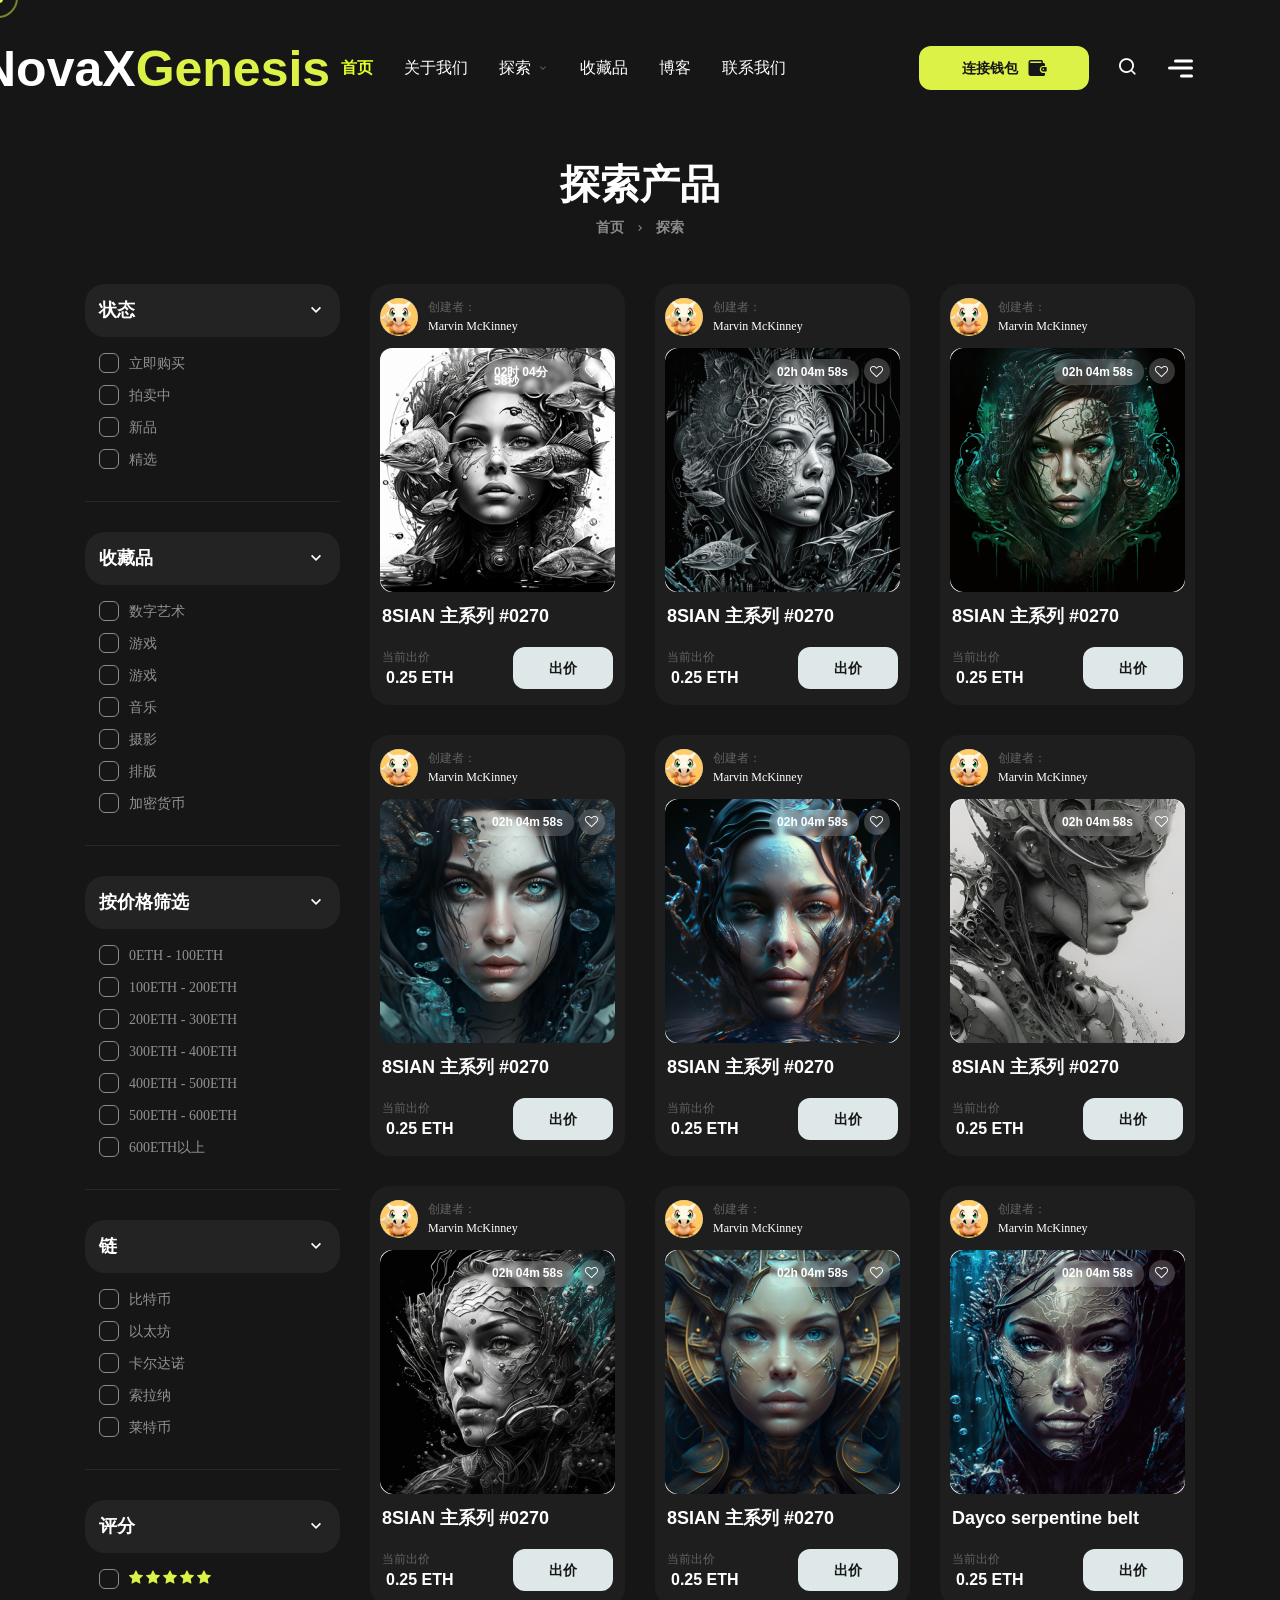
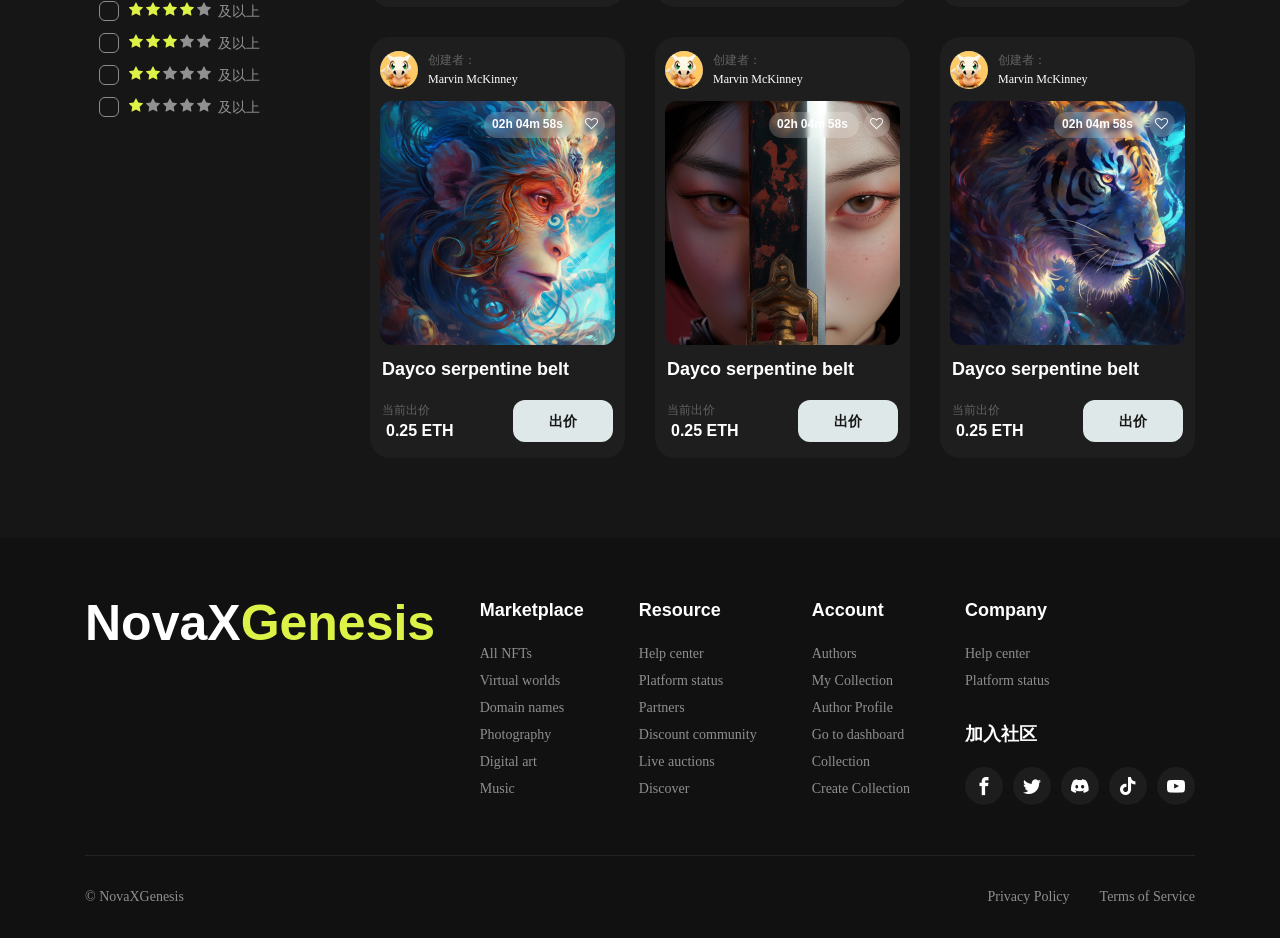
==== commit fe09bba0: "修改了部分代码" ====
--- a/explore.html
+++ b/explore.html
@@ -152,9 +152,9 @@
                 </div>
                 <div class="widget-search mt-30">
                   <form action="#" method="get" role="search" class="search-form relative">
-                    <input type="search" id="search" class="search-field style-1" placeholder="Search..." value=""
-                      name="s" title="Search for" required="" />
-                    <button class="search search-submit" type="submit" title="Search">
+                    <input type="search" id="search" class="search-field style-1" placeholder="搜索..." value=""
+                      name="s" title="搜索" required="" />
+                    <button class="search search-submit" type="submit" title="搜索">
                       <i class="icon-search"></i>
                     </button>
                   </form>
@@ -257,14 +257,14 @@
                 </ul>
               </nav>
               <div class="widget-search mt-30">
-                <form action="#" method="get" role="search" class="search-form relative">
-                  <input type="search" class="search-field style-1" placeholder="Search..." value="" name="s"
-                    title="Search for" required="" />
-                  <button class="search search-submit" type="submit" title="Search">
-                    <i class="icon-search"></i>
-                  </button>
-                </form>
-              </div>
+                    <form action="#" method="get" role="search" class="search-form relative">
+                      <input type="search" class="search-field style-1" placeholder="搜索..." value="" name="s"
+                        title="搜索" required="" />
+                      <button class="search search-submit" type="submit" title="搜索">
+                        <i class="icon-search"></i>
+                      </button>
+                    </form>
+                  </div>
             </div>
           </div>
         </header>
@@ -524,12 +524,12 @@
                           <span
                             class="js-countdown"
                             data-timer="7500"
-                            data-labels="d,h,m,s"
+                            data-labels="天,时,分,秒"
                           ></span>
                         </div>
                       </div>
                       <h5 class="name">
-                        <a href="nft-detail.html">Dayco serpentine belt</a>
+                        <a href="nft-detail.html">8SIAN 主系列 #0270</a>
                       </h5>
                       <div class="meta-info flex items-center justify-between">
                         <div>
@@ -584,7 +584,7 @@
                         </div>
                       </div>
                       <h5 class="name">
-                        <a href="nft-detail.html">Dayco serpentine belt</a>
+                        <a href="nft-detail.html">8SIAN 主系列 #0270</a>
                       </h5>
                       <div class="meta-info flex items-center justify-between">
                         <div>
@@ -639,7 +639,7 @@
                         </div>
                       </div>
                       <h5 class="name">
-                        <a href="nft-detail.html">Dayco serpentine belt</a>
+                        <a href="nft-detail.html">8SIAN 主系列 #0270</a>
                       </h5>
                       <div class="meta-info flex items-center justify-between">
                         <div>
@@ -694,7 +694,7 @@
                         </div>
                       </div>
                       <h5 class="name">
-                        <a href="nft-detail.html">Dayco serpentine belt</a>
+                        <a href="nft-detail.html">8SIAN 主系列 #0270</a>
                       </h5>
                       <div class="meta-info flex items-center justify-between">
                         <div>
@@ -749,7 +749,7 @@
                         </div>
                       </div>
                       <h5 class="name">
-                        <a href="nft-detail.html">Dayco serpentine belt</a>
+                        <a href="nft-detail.html">8SIAN 主系列 #0270</a>
                       </h5>
                       <div class="meta-info flex items-center justify-between">
                         <div>
@@ -804,7 +804,7 @@
                         </div>
                       </div>
                       <h5 class="name">
-                        <a href="nft-detail.html">Dayco serpentine belt</a>
+                        <a href="nft-detail.html">8SIAN 主系列 #0270</a>
                       </h5>
                       <div class="meta-info flex items-center justify-between">
                         <div>
@@ -859,7 +859,7 @@
                         </div>
                       </div>
                       <h5 class="name">
-                        <a href="nft-detail.html">Dayco serpentine belt</a>
+                        <a href="nft-detail.html">8SIAN 主系列 #0270</a>
                       </h5>
                       <div class="meta-info flex items-center justify-between">
                         <div>
@@ -914,7 +914,7 @@
                         </div>
                       </div>
                       <h5 class="name">
-                        <a href="nft-detail.html">Dayco serpentine belt</a>
+                        <a href="nft-detail.html">8SIAN 主系列 #0270</a>
                       </h5>
                       <div class="meta-info flex items-center justify-between">
                         <div>
@@ -1217,7 +1217,7 @@
                         <li><a href="#">Platform status</a></li>
                       </ul>
                     </div>
-                    <h5 class="title-widget mt-30">Join the community</h5>
+                    <h5 class="title-widget mt-30">加入社区</h5>
                     <div class="widget-social">
                       <ul class="flex">
                         <li><a href="#" class="icon-facebook"></a></li>
